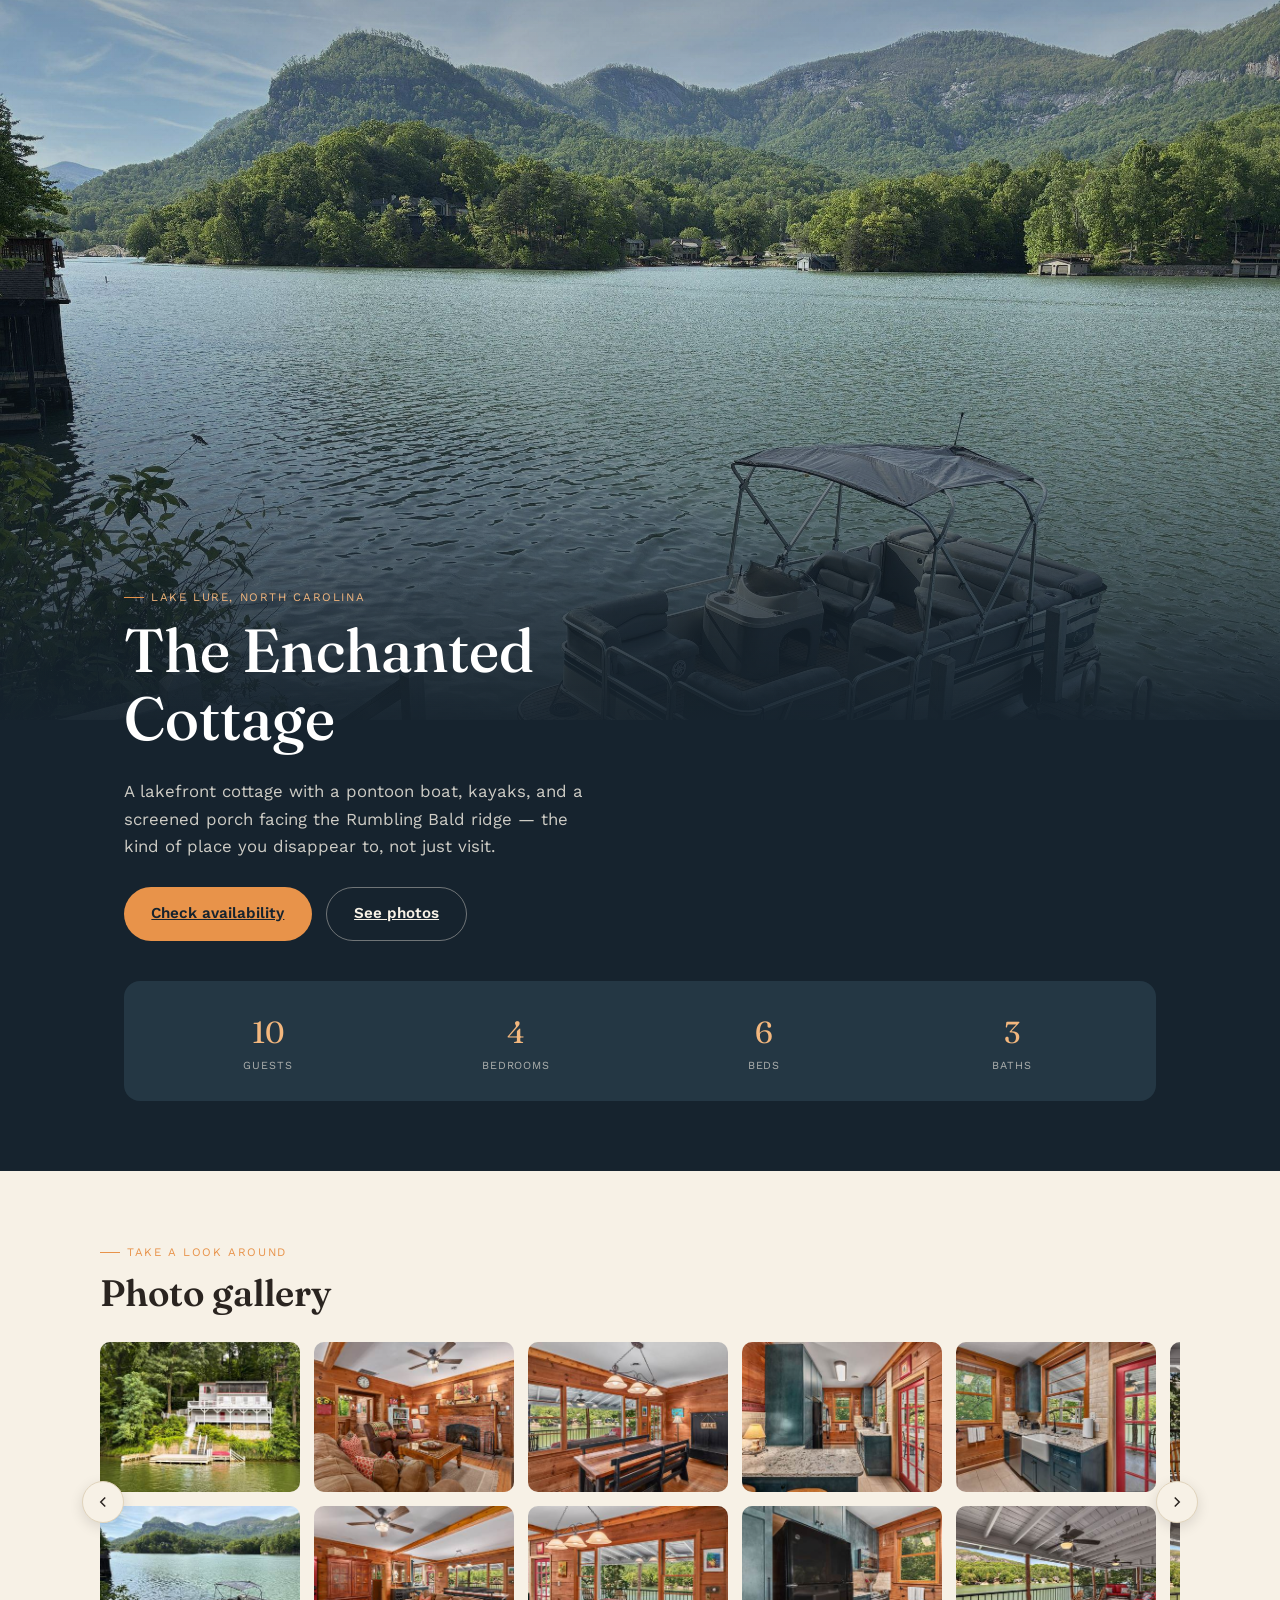
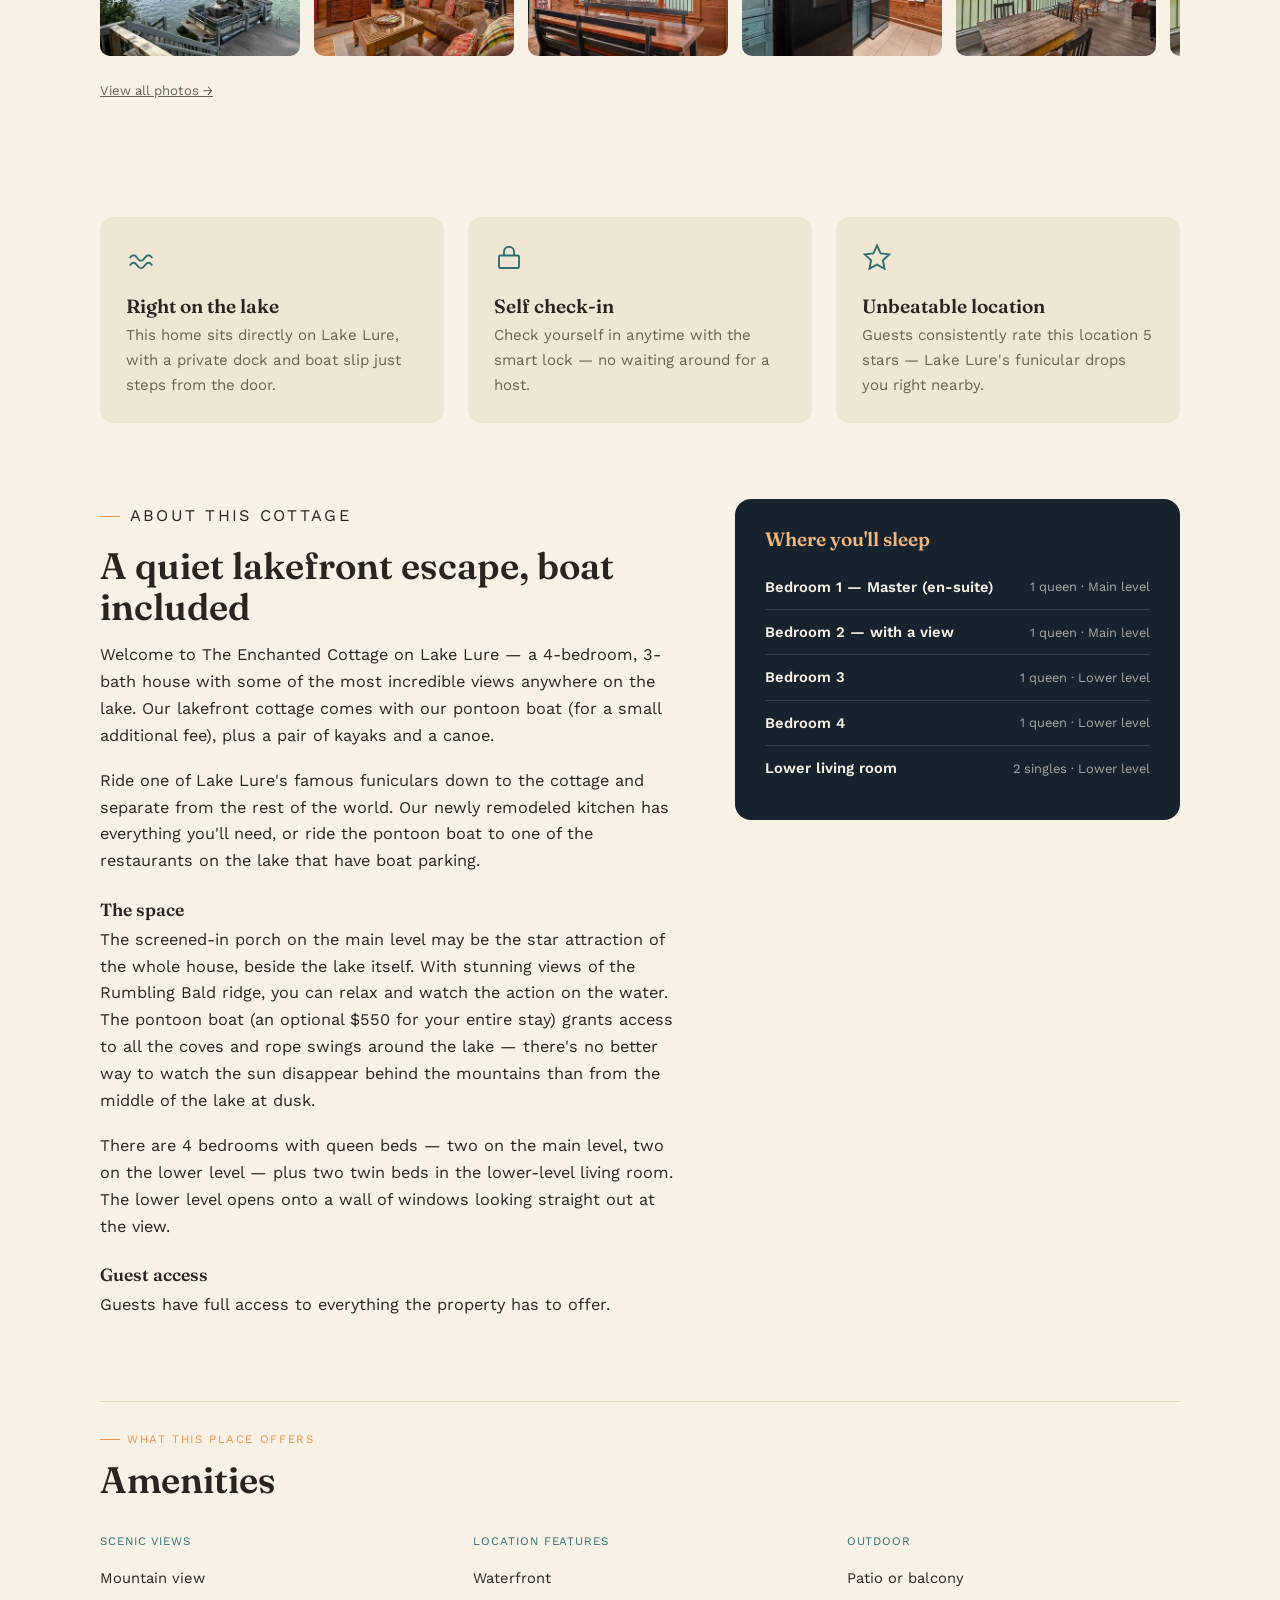
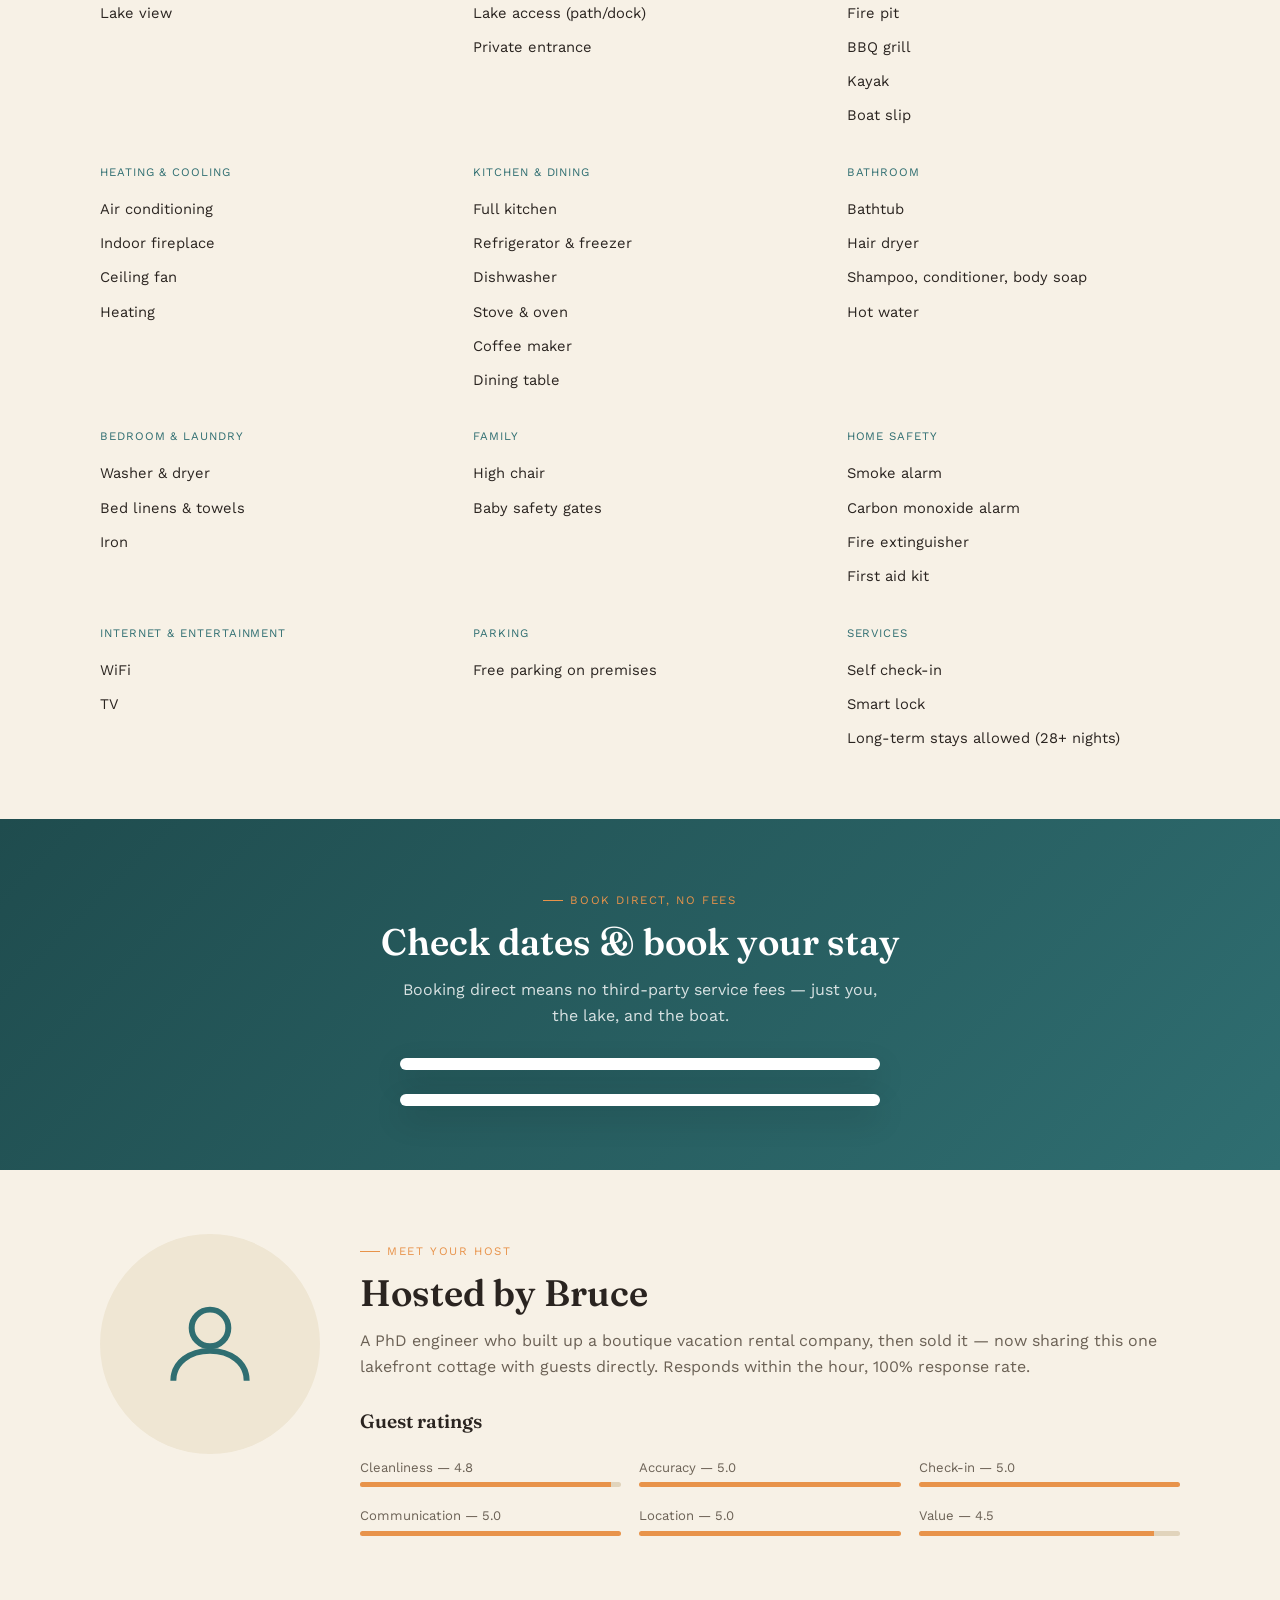
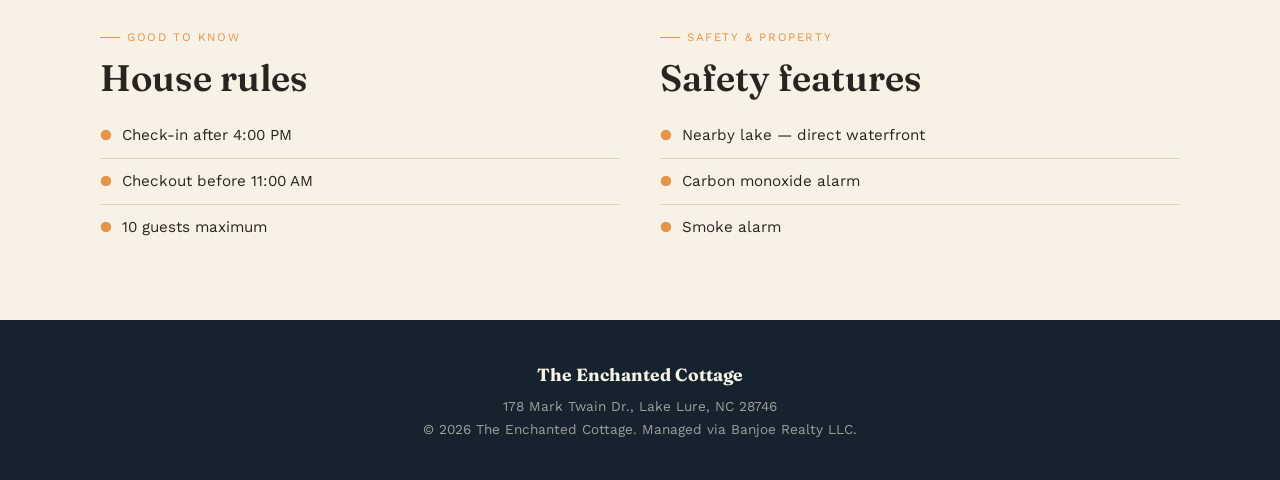
==== EnchantedCottage/index.html @ 56aa8e2a "restructured" ====
<!DOCTYPE html>
<html lang="en">
<head>
<meta charset="UTF-8">
<meta name="viewport" content="width=device-width, initial-scale=1">
<title>The Enchanted Cottage | Lakefront Vacation Rental, Lake Lure NC</title>
<meta name="description" content="Lakefront cottage on Lake Lure, NC with a pontoon boat, kayaks, and a screened porch overlooking Rumbling Bald. Sleeps 10 across 4 bedrooms. Book direct.">
<link rel="preconnect" href="https://fonts.googleapis.com">
<link href="https://fonts.googleapis.com/css2?family=Fraunces:opsz,wght@9..144,400;9..144,500;9..144,600&family=Work+Sans:wght@400;500;600;700&display=swap" rel="stylesheet">
<link rel="stylesheet" href="css/style.css">
</head>
<body>

<section class="hero">
  <div class="hero-media">
    <img src="assets/images/hero-pontoon-mountains.jpg" alt="Pontoon boat docked on Lake Lure with the Rumbling Bald mountain ridge in the background">
    <div class="hero-overlay"></div>
  </div>

  <div class="container hero-content">
    <p class="eyebrow">Lake Lure, North Carolina</p>
    <h1>The Enchanted Cottage</h1>
    <p class="lede">A lakefront cottage with a pontoon boat, kayaks, and a screened porch facing the Rumbling Bald ridge — the kind of place you disappear to, not just visit.</p>
    <div class="hero-ctas">
      <a href="#book" class="btn btn-primary">Check availability</a>
      <a href="#gallery" class="btn btn-ghost">See photos</a>
    </div>

    <div class="quickfacts">
      <div class="fact"><div class="num">10</div><div class="label">Guests</div></div>
      <div class="fact"><div class="num">4</div><div class="label">Bedrooms</div></div>
      <div class="fact"><div class="num">6</div><div class="label">Beds</div></div>
      <div class="fact"><div class="num">3</div><div class="label">Baths</div></div>
    </div>
  </div>
</section>

<section class="gallery-section container" id="gallery">
  <p class="eyebrow">Take a look around</p>
  <h2>Photo gallery</h2>
  <div class="photo-strip-wrap">
    <button class="strip-arrow prev" aria-label="Scroll photos left">
      <svg width="18" height="18" viewBox="0 0 24 24" fill="none" stroke="currentColor" stroke-width="2"><path d="M15 18l-6-6 6-6"/></svg>
    </button>
    <div class="photo-strip">
      <!-- Strip items are generated dynamically by js/lightbox.js from assets/images/manifest.json -->
    </div>
    <button class="strip-arrow next" aria-label="Scroll photos right">
      <svg width="18" height="18" viewBox="0 0 24 24" fill="none" stroke="currentColor" stroke-width="2"><path d="M9 18l6-6-6-6"/></svg>
    </button>
  </div>
  <a href="photos.html" class="back-link" style="margin-top: 18px;">View all photos →</a>
</section>

<div class="lightbox" id="lightbox" aria-hidden="true">
  <button class="lightbox-close" aria-label="Close gallery">
    <svg width="22" height="22" viewBox="0 0 24 24" fill="none" stroke="currentColor" stroke-width="2"><path d="M6 6l12 12M18 6L6 18"/></svg>
  </button>
  <button class="lightbox-prev" aria-label="Previous photo">
    <svg width="22" height="22" viewBox="0 0 24 24" fill="none" stroke="currentColor" stroke-width="2"><path d="M15 18l-6-6 6-6"/></svg>
  </button>
  <button class="lightbox-next" aria-label="Next photo">
    <svg width="22" height="22" viewBox="0 0 24 24" fill="none" stroke="currentColor" stroke-width="2"><path d="M9 18l6-6-6-6"/></svg>
  </button>
  <div class="lightbox-content">
    <img class="lightbox-img" src="" alt="">
    <p class="lightbox-caption"></p>
  </div>
</div>

<section class="highlights container">
  <div class="highlight-grid">
    <div class="highlight-card">
      <svg class="icon" viewBox="0 0 24 24" fill="none" stroke="currentColor" stroke-width="1.5"><path d="M3 18c2-3 4-3 6 0s4 3 6 0 4-3 6 0"/><path d="M3 12c2-3 4-3 6 0s4 3 6 0 4-3 6 0"/></svg>
      <h3>Right on the lake</h3>
      <p>This home sits directly on Lake Lure, with a private dock and boat slip just steps from the door.</p>
    </div>
    <div class="highlight-card">
      <svg class="icon" viewBox="0 0 24 24" fill="none" stroke="currentColor" stroke-width="1.5"><rect x="4" y="10" width="16" height="10" rx="1"/><path d="M8 10V7a4 4 0 0 1 8 0v3"/></svg>
      <h3>Self check-in</h3>
      <p>Check yourself in anytime with the smart lock — no waiting around for a host.</p>
    </div>
    <div class="highlight-card">
      <svg class="icon" viewBox="0 0 24 24" fill="none" stroke="currentColor" stroke-width="1.5"><path d="M12 2l2.9 6.3 6.9.8-5.1 4.7 1.4 6.8L12 17.3l-6.1 3.3 1.4-6.8-5.1-4.7 6.9-.8z"/></svg>
      <h3>Unbeatable location</h3>
      <p>Guests consistently rate this location 5 stars — Lake Lure's funicular drops you right nearby.</p>
    </div>
  </div>
</section>

<section class="description-section container">
  <div class="description-grid">
    <div class="description-body">
      <p class="eyebrow">About this cottage</p>
      <h2>A quiet lakefront escape, boat included</h2>
      <p>Welcome to The Enchanted Cottage on Lake Lure — a 4-bedroom, 3-bath house with some of the most incredible views anywhere on the lake. Our lakefront cottage comes with our pontoon boat (for a small additional fee), plus a pair of kayaks and a canoe.</p>
      <p>Ride one of Lake Lure's famous funiculars down to the cottage and separate from the rest of the world. Our newly remodeled kitchen has everything you'll need, or ride the pontoon boat to one of the restaurants on the lake that have boat parking.</p>
      <h3>The space</h3>
      <p>The screened-in porch on the main level may be the star attraction of the whole house, beside the lake itself. With stunning views of the Rumbling Bald ridge, you can relax and watch the action on the water. The pontoon boat (an optional $550 for your entire stay) grants access to all the coves and rope swings around the lake — there's no better way to watch the sun disappear behind the mountains than from the middle of the lake at dusk.</p>
      <p>There are 4 bedrooms with queen beds — two on the main level, two on the lower level — plus two twin beds in the lower-level living room. The lower level opens onto a wall of windows looking straight out at the view.</p>
      <h3>Guest access</h3>
      <p>Guests have full access to everything the property has to offer.</p>
    </div>

    <div class="sleep-card">
      <h3>Where you'll sleep</h3>
      <table class="sleep-table">
        <tr><td class="room">Bedroom 1 — Master (en-suite)</td><td class="beds">1 queen · Main level</td></tr>
        <tr><td class="room">Bedroom 2 — with a view</td><td class="beds">1 queen · Main level</td></tr>
        <tr><td class="room">Bedroom 3</td><td class="beds">1 queen · Lower level</td></tr>
        <tr><td class="room">Bedroom 4</td><td class="beds">1 queen · Lower level</td></tr>
        <tr><td class="room">Lower living room</td><td class="beds">2 singles · Lower level</td></tr>
      </table>
    </div>
  </div>
</section>

<section class="amenities-section container">
  <p class="eyebrow">What this place offers</p>
  <h2>Amenities</h2>
  <div class="amenity-grid">
    <div class="amenity-group">
      <span class="cat">Scenic views</span>
      <ul><li>Mountain view</li><li>Lake view</li></ul>
    </div>
    <div class="amenity-group">
      <span class="cat">Location features</span>
      <ul><li>Waterfront</li><li>Lake access (path/dock)</li><li>Private entrance</li></ul>
    </div>
    <div class="amenity-group">
      <span class="cat">Outdoor</span>
      <ul><li>Patio or balcony</li><li>Fire pit</li><li>BBQ grill</li><li>Kayak</li><li>Boat slip</li></ul>
    </div>
    <div class="amenity-group">
      <span class="cat">Heating &amp; cooling</span>
      <ul><li>Air conditioning</li><li>Indoor fireplace</li><li>Ceiling fan</li><li>Heating</li></ul>
    </div>
    <div class="amenity-group">
      <span class="cat">Kitchen &amp; dining</span>
      <ul><li>Full kitchen</li><li>Refrigerator &amp; freezer</li><li>Dishwasher</li><li>Stove &amp; oven</li><li>Coffee maker</li><li>Dining table</li></ul>
    </div>
    <div class="amenity-group">
      <span class="cat">Bathroom</span>
      <ul><li>Bathtub</li><li>Hair dryer</li><li>Shampoo, conditioner, body soap</li><li>Hot water</li></ul>
    </div>
    <div class="amenity-group">
      <span class="cat">Bedroom &amp; laundry</span>
      <ul><li>Washer &amp; dryer</li><li>Bed linens &amp; towels</li><li>Iron</li></ul>
    </div>
    <div class="amenity-group">
      <span class="cat">Family</span>
      <ul><li>High chair</li><li>Baby safety gates</li></ul>
    </div>
    <div class="amenity-group">
      <span class="cat">Home safety</span>
      <ul><li>Smoke alarm</li><li>Carbon monoxide alarm</li><li>Fire extinguisher</li><li>First aid kit</li></ul>
    </div>
    <div class="amenity-group">
      <span class="cat">Internet &amp; entertainment</span>
      <ul><li>WiFi</li><li>TV</li></ul>
    </div>
    <div class="amenity-group">
      <span class="cat">Parking</span>
      <ul><li>Free parking on premises</li></ul>
    </div>
    <div class="amenity-group">
      <span class="cat">Services</span>
      <ul><li>Self check-in</li><li>Smart lock</li><li>Long-term stays allowed (28+ nights)</li></ul>
    </div>
  </div>
</section>

<section class="booking-band" id="book">
  <div class="container">
    <p class="eyebrow" style="justify-content:center;">Book direct, no fees</p>
    <h2>Check dates &amp; book your stay</h2>
    <p class="lede">Booking direct means no third-party service fees — just you, the lake, and the boat.</p>
    <div class="booking-widgets">
      <!-- OwnerRez Single Month Calendar widget for The Enchanted Cottage -->
      <div class="ownerrez-widget" data-propertyId="3bce3f0622f9424a9de411a38b6d6bc5" data-widget-type="Single Month Calendar" data-widgetId="0a7ba8b3429d44d3aa847ca4c6c0888e"></div>

      <!-- OwnerRez Booking/Inquiry widget for The Enchanted Cottage -->
      <div class="ownerrez-widget" data-propertyId="3bce3f0622f9424a9de411a38b6d6bc5" data-widget-type="Booking/Inquiry" data-widgetId="003a8fecc09a4684abd0919d31a41121"></div>
    </div>
    <script src="https://app.ownerrez.com/widget.js"></script>
  </div>
</section>

<section class="host-section container">
  <div class="host-grid">
    <div class="host-avatar">
      <svg viewBox="0 0 24 24" fill="none" stroke="currentColor" stroke-width="1.3"><circle cx="12" cy="8.5" r="4"/><path d="M4 20c0-4 3.6-6.5 8-6.5s8 2.5 8 6.5"/></svg>
    </div>
    <div>
      <p class="eyebrow">Meet your host</p>
      <h2>Hosted by Bruce</h2>
      <p>A PhD engineer who built up a boutique vacation rental company, then sold it — now sharing this one lakefront cottage with guests directly. Responds within the hour, 100% response rate.</p>

      <h3 style="margin-top:1.6em;">Guest ratings</h3>
      <div class="review-stats">
        <div class="review-stat"><div class="label">Cleanliness — 4.8</div><div class="bar-track"><div class="bar-fill" style="width:96%;"></div></div></div>
        <div class="review-stat"><div class="label">Accuracy — 5.0</div><div class="bar-track"><div class="bar-fill" style="width:100%;"></div></div></div>
        <div class="review-stat"><div class="label">Check-in — 5.0</div><div class="bar-track"><div class="bar-fill" style="width:100%;"></div></div></div>
        <div class="review-stat"><div class="label">Communication — 5.0</div><div class="bar-track"><div class="bar-fill" style="width:100%;"></div></div></div>
        <div class="review-stat"><div class="label">Location — 5.0</div><div class="bar-track"><div class="bar-fill" style="width:100%;"></div></div></div>
        <div class="review-stat"><div class="label">Value — 4.5</div><div class="bar-track"><div class="bar-fill" style="width:90%;"></div></div></div>
      </div>
    </div>
  </div>
</section>

<section class="rules-section container">
  <div class="rules-grid">
    <div>
      <p class="eyebrow">Good to know</p>
      <h2>House rules</h2>
      <ul>
        <li><span class="dot">●</span> Check-in after 4:00 PM</li>
        <li><span class="dot">●</span> Checkout before 11:00 AM</li>
        <li><span class="dot">●</span> 10 guests maximum</li>
      </ul>
    </div>
    <div>
      <p class="eyebrow">Safety &amp; property</p>
      <h2>Safety features</h2>
      <ul>
        <li><span class="dot">●</span> Nearby lake — direct waterfront</li>
        <li><span class="dot">●</span> Carbon monoxide alarm</li>
        <li><span class="dot">●</span> Smoke alarm</li>
      </ul>
    </div>
  </div>
</section>

<footer class="site-footer">
  <div class="container">
    <strong>The Enchanted Cottage</strong>
    178 Mark Twain Dr., Lake Lure, NC 28746<br>
    © 2026 The Enchanted Cottage. Managed via Banjoe Realty LLC.
  </div>
</footer>

<script src="js/parallax.js"></script>
<script src="js/lightbox.js"></script>
</body>
</html>
---- EnchantedCottage/css/style.css ----
/* ============================================================
   The Enchanted Cottage — Lake Lure, NC
   Design tokens — grounded in the property's own signature
   moment: sunset over the lake, seen from the pontoon boat.
   ============================================================ */
:root {
  --dusk: #16232E;         /* deep lake-at-dusk navy — hero bg, dark sections */
  --dusk-soft: #243744;    /* lighter navy for cards on dark bg */
  --lake: #2F6E71;         /* the lake's actual daytime teal-green */
  --lake-deep: #1F4C4E;
  --amber: #E8934A;        /* sunset glow — primary warm accent */
  --amber-soft: #F3B77E;
  --parchment: #F7F1E6;    /* warm cream — body background */
  --parchment-raised: #EFE6D3;
  --ink: #2A2420;          /* warm near-black text */
  --ink-soft: #6B6155;
  --line: #E1D4BC;

  --font-display: "Fraunces", "Iowan Old Style", Georgia, serif;
  --font-body: "Work Sans", -apple-system, BlinkMacSystemFont, sans-serif;
  --font-mono: var(--font-body);

  --container: 1080px;
}

@media (prefers-reduced-motion: reduce) {
  * { animation-duration: 0.001ms !important; transition-duration: 0.001ms !important; }
}

* { box-sizing: border-box; }
html { scroll-behavior: smooth; }
body {
  margin: 0;
  background: var(--parchment);
  color: var(--ink);
  font-family: var(--font-body);
  line-height: 1.65;
  -webkit-font-smoothing: antialiased;
}
img { max-width: 100%; display: block; }
a { color: inherit; }
.container { max-width: var(--container); margin: 0 auto; padding: 0 24px; }

h1, h2, h3 {
  font-family: var(--font-display);
  font-weight: 600;
  line-height: 1.12;
  margin: 0 0 0.4em;
}
h1 { font-size: clamp(2.4rem, 5vw, 3.8rem); font-weight: 500; }
h2 { font-size: clamp(1.6rem, 3vw, 2.3rem); }
h3 { font-size: 1.2rem; }
p { margin: 0 0 1.1em; color: var(--ink-soft); }

.eyebrow {
  font-family: var(--font-mono);
  font-size: 0.72rem;
  letter-spacing: 0.14em;
  text-transform: uppercase;
  color: var(--amber);
  display: inline-flex;
  align-items: center;
  gap: 0.6em;
  margin-bottom: 0.9em;
}
.eyebrow::before { content: ""; width: 20px; height: 1px; background: var(--amber); }

.btn {
  display: inline-flex;
  align-items: center;
  gap: 0.5em;
  font-family: var(--font-body);
  font-weight: 600;
  font-size: 0.95rem;
  padding: 0.9em 1.8em;
  border-radius: 999px;
  border: none;
  cursor: pointer;
  transition: transform 0.15s ease, box-shadow 0.15s ease;
}
.btn-primary { background: var(--amber); color: var(--dusk); }
.btn-primary:hover { transform: translateY(-2px); box-shadow: 0 10px 24px rgba(232,147,74,0.35); }
.btn-ghost { background: transparent; color: var(--parchment); border: 1.5px solid rgba(247,241,230,0.4); }
.btn-ghost:hover { background: rgba(247,241,230,0.1); }

/* ---------- Hero ---------- */
.hero {
  position: relative;
  background: var(--dusk);
  color: var(--parchment);
  overflow: hidden;
  padding-bottom: 70px;
}
.hero-media {
  position: relative;
  width: 100%;
  aspect-ratio: 16/11;
  max-height: 720px;
  overflow: hidden;
}
.hero-media img {
  position: absolute;
  top: -5%;
  left: 0;
  width: 100%;
  height: 110%;
  object-fit: cover;
  object-position: center 0%;
  will-change: transform;
}
.hero-overlay {
  position: absolute;
  inset: 0;
  background: linear-gradient(
    180deg,
    rgba(22,35,46,0.35) 0%,
    rgba(22,35,46,0.15) 35%,
    rgba(22,35,46,0.55) 68%,
    rgba(22,35,46,0.96) 100%
  );
}
.hero-content {
  position: relative;
  margin-top: -140px;
  z-index: 2;
}
.hero-content .eyebrow { color: var(--amber-soft); }
.hero-content h1 { color: #fff; max-width: 16ch; }
.hero-content .lede { color: rgba(247,241,230,0.82); max-width: 46ch; font-size: 1.05rem; }
.hero-ctas { display: flex; gap: 14px; margin-top: 1.6em; flex-wrap: wrap; }

/* Quick facts bar */
.quickfacts {
  margin-top: 40px;
  background: var(--dusk-soft);
  border-radius: 16px;
  padding: 26px 30px;
  display: grid;
  grid-template-columns: repeat(4, 1fr);
  gap: 20px;
}
.quickfacts .fact { text-align: center; }
.quickfacts .fact .num {
  font-family: var(--font-display);
  font-size: 1.9rem;
  color: var(--amber-soft);
}
.quickfacts .fact .label {
  font-family: var(--font-mono);
  font-size: 0.68rem;
  letter-spacing: 0.08em;
  text-transform: uppercase;
  color: rgba(247,241,230,0.65);
}
@media (max-width: 700px) {
  .quickfacts { grid-template-columns: repeat(2, 1fr); }
}

/* ---------- Photo strip + lightbox ---------- */
.gallery-section { padding: 64px 0 40px; }
.photo-strip-wrap {
  position: relative;
  margin-top: 28px;
}
.photo-strip {
  display: grid;
  grid-auto-flow: column;
  grid-template-rows: repeat(2, 1fr);
  gap: 14px;
  overflow-x: auto;
  scroll-behavior: smooth;
  scroll-snap-type: x proximity;
  padding-bottom: 6px;
  /* Hide the scrollbar visually while keeping native scroll/swipe */
  scrollbar-width: none;
}
.photo-strip::-webkit-scrollbar { display: none; }
.grid-item {
  position: relative;
  border: none;
  padding: 0;
  border-radius: 10px;
  overflow: hidden;
  cursor: pointer;
  width: 200px;
  height: 150px;
  background: var(--parchment-raised);
  scroll-snap-align: start;
}
.grid-item img {
  width: 100%;
  height: 100%;
  object-fit: cover;
  transition: transform 0.35s ease;
}
.grid-item:hover img { transform: scale(1.06); }
.grid-item::after {
  content: "";
  position: absolute;
  inset: 0;
  background: rgba(22,35,46,0);
  transition: background 0.2s ease;
}
.grid-item:hover::after { background: rgba(22,35,46,0.12); }

.strip-arrow {
  position: absolute;
  top: 50%;
  transform: translateY(-50%);
  z-index: 2;
  background: var(--parchment);
  border: 1px solid var(--line);
  color: var(--ink);
  width: 42px; height: 42px;
  border-radius: 50%;
  display: flex; align-items: center; justify-content: center;
  cursor: pointer;
  box-shadow: 0 4px 14px rgba(0,0,0,0.12);
}
.strip-arrow:hover { background: var(--amber); color: var(--dusk); border-color: var(--amber); }
.strip-arrow.prev { left: -18px; }
.strip-arrow.next { right: -18px; }

/* Full gallery page (photos.html) — a real grid, not a scroll strip */
.photo-full-grid {
  display: grid;
  grid-template-columns: repeat(3, 1fr);
  gap: 14px;
  margin-top: 28px;
}
@media (max-width: 760px) {
  .photo-full-grid { grid-template-columns: repeat(2, 1fr); }
}
@media (max-width: 460px) {
  .photo-full-grid { grid-template-columns: 1fr; }
}
.photo-full-grid .grid-item {
  width: auto;
  height: auto;
  aspect-ratio: 4/3;
}
.gallery-page-header {
  padding: 48px 0 0;
}
.back-link {
  display: inline-flex;
  align-items: center;
  gap: 6px;
  font-family: var(--font-mono);
  font-size: 0.82rem;
  color: var(--ink-soft);
  margin-bottom: 20px;
}
.back-link:hover { color: var(--amber); }
@media (max-width: 700px) {
  .strip-arrow { display: none; } /* rely on native swipe on small screens */
}

.gallery-note {
  font-family: var(--font-mono);
  font-size: 0.78rem;
  color: var(--ink-soft);
  margin-top: 18px;
}

.lightbox {
  position: fixed;
  inset: 0;
  background: rgba(15,22,28,0.96);
  display: none;
  align-items: center;
  justify-content: center;
  z-index: 100;
  padding: 24px;
}
.lightbox.open { display: flex; }
.lightbox-content {
  max-width: 90vw;
  max-height: 86vh;
  display: flex;
  flex-direction: column;
  align-items: center;
}
.lightbox-img {
  max-width: 90vw;
  max-height: 78vh;
  object-fit: contain;
  border-radius: 6px;
}
.lightbox-caption {
  color: rgba(247,241,230,0.75);
  font-family: var(--font-mono);
  font-size: 0.8rem;
  margin: 14px 0 0;
  text-align: center;
}
.lightbox-close, .lightbox-prev, .lightbox-next {
  position: absolute;
  background: rgba(247,241,230,0.08);
  border: 1px solid rgba(247,241,230,0.25);
  color: var(--parchment);
  border-radius: 50%;
  width: 48px; height: 48px;
  display: flex; align-items: center; justify-content: center;
  cursor: pointer;
}
.lightbox-close:hover, .lightbox-prev:hover, .lightbox-next:hover {
  background: var(--amber); color: var(--dusk); border-color: var(--amber);
}
.lightbox-close { top: 24px; right: 24px; }
.lightbox-prev { left: 24px; top: 50%; transform: translateY(-50%); }
.lightbox-next { right: 24px; top: 50%; transform: translateY(-50%); }
@media (max-width: 600px) {
  .lightbox-prev { left: 8px; }
  .lightbox-next { right: 8px; }
  .lightbox-close { top: 12px; right: 12px; }
}

/* ---------- Highlights ---------- */
.highlights { padding: 56px 0; }
.highlight-grid {
  display: grid;
  grid-template-columns: repeat(3, 1fr);
  gap: 24px;
}
@media (max-width: 800px) { .highlight-grid { grid-template-columns: 1fr; } }
.highlight-card {
  background: var(--parchment-raised);
  border-radius: 14px;
  padding: 26px;
}
.highlight-card .icon { width: 30px; height: 30px; color: var(--lake); margin-bottom: 14px; }
.highlight-card h3 { margin-bottom: 0.3em; }
.highlight-card p { margin: 0; font-size: 0.94rem; }

/* ---------- Description ---------- */
.description-section { padding: 20px 0 64px; }
.description-grid {
  display: grid;
  grid-template-columns: 1.3fr 1fr;
  gap: 56px;
  align-items: start;
}
@media (max-width: 860px) { .description-grid { grid-template-columns: 1fr; } }
.description-body p { color: var(--ink); font-size: 1.02rem; }
.description-body h3 { margin-top: 1.4em; font-size: 1.1rem; }

.sleep-card {
  background: var(--dusk);
  color: var(--parchment);
  border-radius: 16px;
  padding: 30px;
}
.sleep-card h3 { color: var(--amber-soft); font-family: var(--font-display); }
.sleep-table { width: 100%; border-collapse: collapse; margin-top: 14px; }
.sleep-table td { padding: 10px 0; border-bottom: 1px solid rgba(247,241,230,0.14); font-size: 0.92rem; }
.sleep-table td.room { font-weight: 600; }
.sleep-table td.beds { color: rgba(247,241,230,0.65); font-family: var(--font-mono); font-size: 0.8rem; text-align: right; }
.sleep-table tr:last-child td { border-bottom: none; }

/* ---------- Amenities ---------- */
.amenities-section { padding: 20px 0 64px; border-top: 1px solid var(--line); }
.amenity-grid {
  display: grid;
  grid-template-columns: repeat(3, 1fr);
  gap: 30px 40px;
  margin-top: 32px;
}
@media (max-width: 860px) { .amenity-grid { grid-template-columns: repeat(2, 1fr); } }
@media (max-width: 560px) { .amenity-grid { grid-template-columns: 1fr; } }
.amenity-group .cat {
  font-family: var(--font-mono);
  font-size: 0.72rem;
  letter-spacing: 0.08em;
  text-transform: uppercase;
  color: var(--lake);
  margin-bottom: 10px;
  display: block;
}
.amenity-group ul { list-style: none; margin: 0; padding: 0; }
.amenity-group li {
  font-size: 0.92rem;
  padding: 5px 0;
  color: var(--ink);
}

/* ---------- Booking band ---------- */
.booking-band {
  background: linear-gradient(135deg, var(--lake-deep), var(--lake));
  color: #fff;
  padding: 64px 0;
  text-align: center;
}
.booking-band h2 { color: #fff; }
.booking-band .lede { color: rgba(255,255,255,0.82); max-width: 50ch; margin: 0 auto 1.8em; }
.booking-widgets {
  max-width: 480px;
  margin: 0 auto;
  display: flex;
  flex-direction: column;
  gap: 24px;
  text-align: left;
}
.booking-widgets .ownerrez-widget {
  background: #fff;
  border-radius: 14px;
  padding: 6px;
  box-shadow: 0 12px 30px rgba(0,0,0,0.18);
}

/* ---------- Host + Reviews ---------- */
.host-section { padding: 64px 0; }
.host-grid {
  display: grid;
  grid-template-columns: 220px 1fr;
  gap: 40px;
  align-items: start;
}
@media (max-width: 700px) { .host-grid { grid-template-columns: 1fr; } }
.host-avatar {
  aspect-ratio: 1;
  border-radius: 50%;
  background: var(--parchment-raised);
  display: flex; align-items: center; justify-content: center;
}
.host-avatar svg { width: 50%; height: 50%; color: var(--lake); }
.review-stats {
  display: grid;
  grid-template-columns: repeat(3, 1fr);
  gap: 18px;
  margin-top: 24px;
}
.review-stat { }
.review-stat .label { font-size: 0.82rem; color: var(--ink-soft); margin-bottom: 4px; }
.review-stat .bar-track { height: 5px; background: var(--line); border-radius: 3px; overflow: hidden; }
.review-stat .bar-fill { height: 100%; background: var(--amber); }

/* ---------- Rules / Safety ---------- */
.rules-section { padding: 20px 0 70px; }
.rules-grid { display: grid; grid-template-columns: 1fr 1fr; gap: 40px; }
@media (max-width: 700px) { .rules-grid { grid-template-columns: 1fr; } }
.rules-grid ul { list-style: none; margin: 0; padding: 0; }
.rules-grid li {
  padding: 10px 0;
  border-bottom: 1px solid var(--line);
  font-size: 0.95rem;
  display: flex;
  gap: 10px;
}
.rules-grid li:last-child { border-bottom: none; }
.rules-grid li .dot { color: var(--amber); }

/* ---------- Footer ---------- */
.site-footer {
  background: var(--dusk);
  color: rgba(247,241,230,0.6);
  padding: 40px 0;
  text-align: center;
  font-size: 0.85rem;
}
.site-footer strong { color: var(--parchment); font-family: var(--font-display); font-size: 1.1rem; display: block; margin-bottom: 6px; }

a:focus-visible, button:focus-visible { outline: 2px solid var(--amber); outline-offset: 2px; }
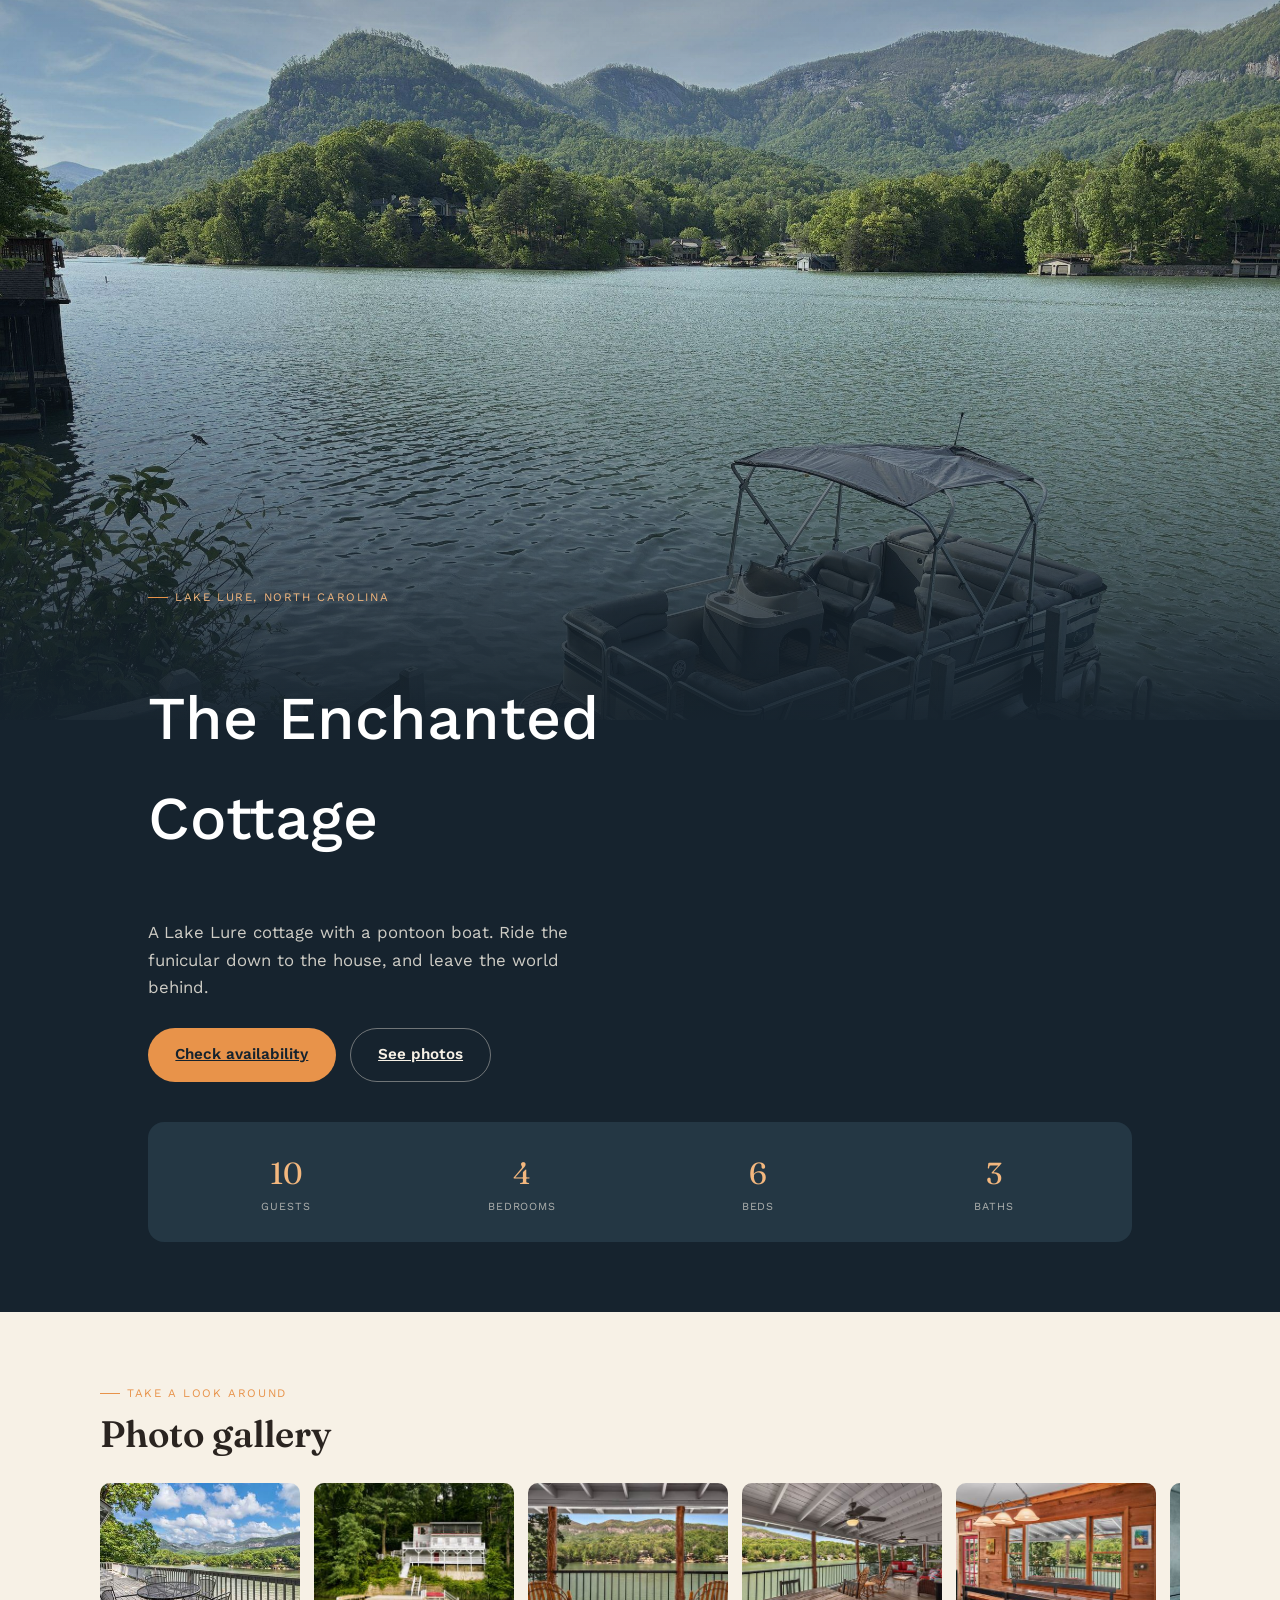
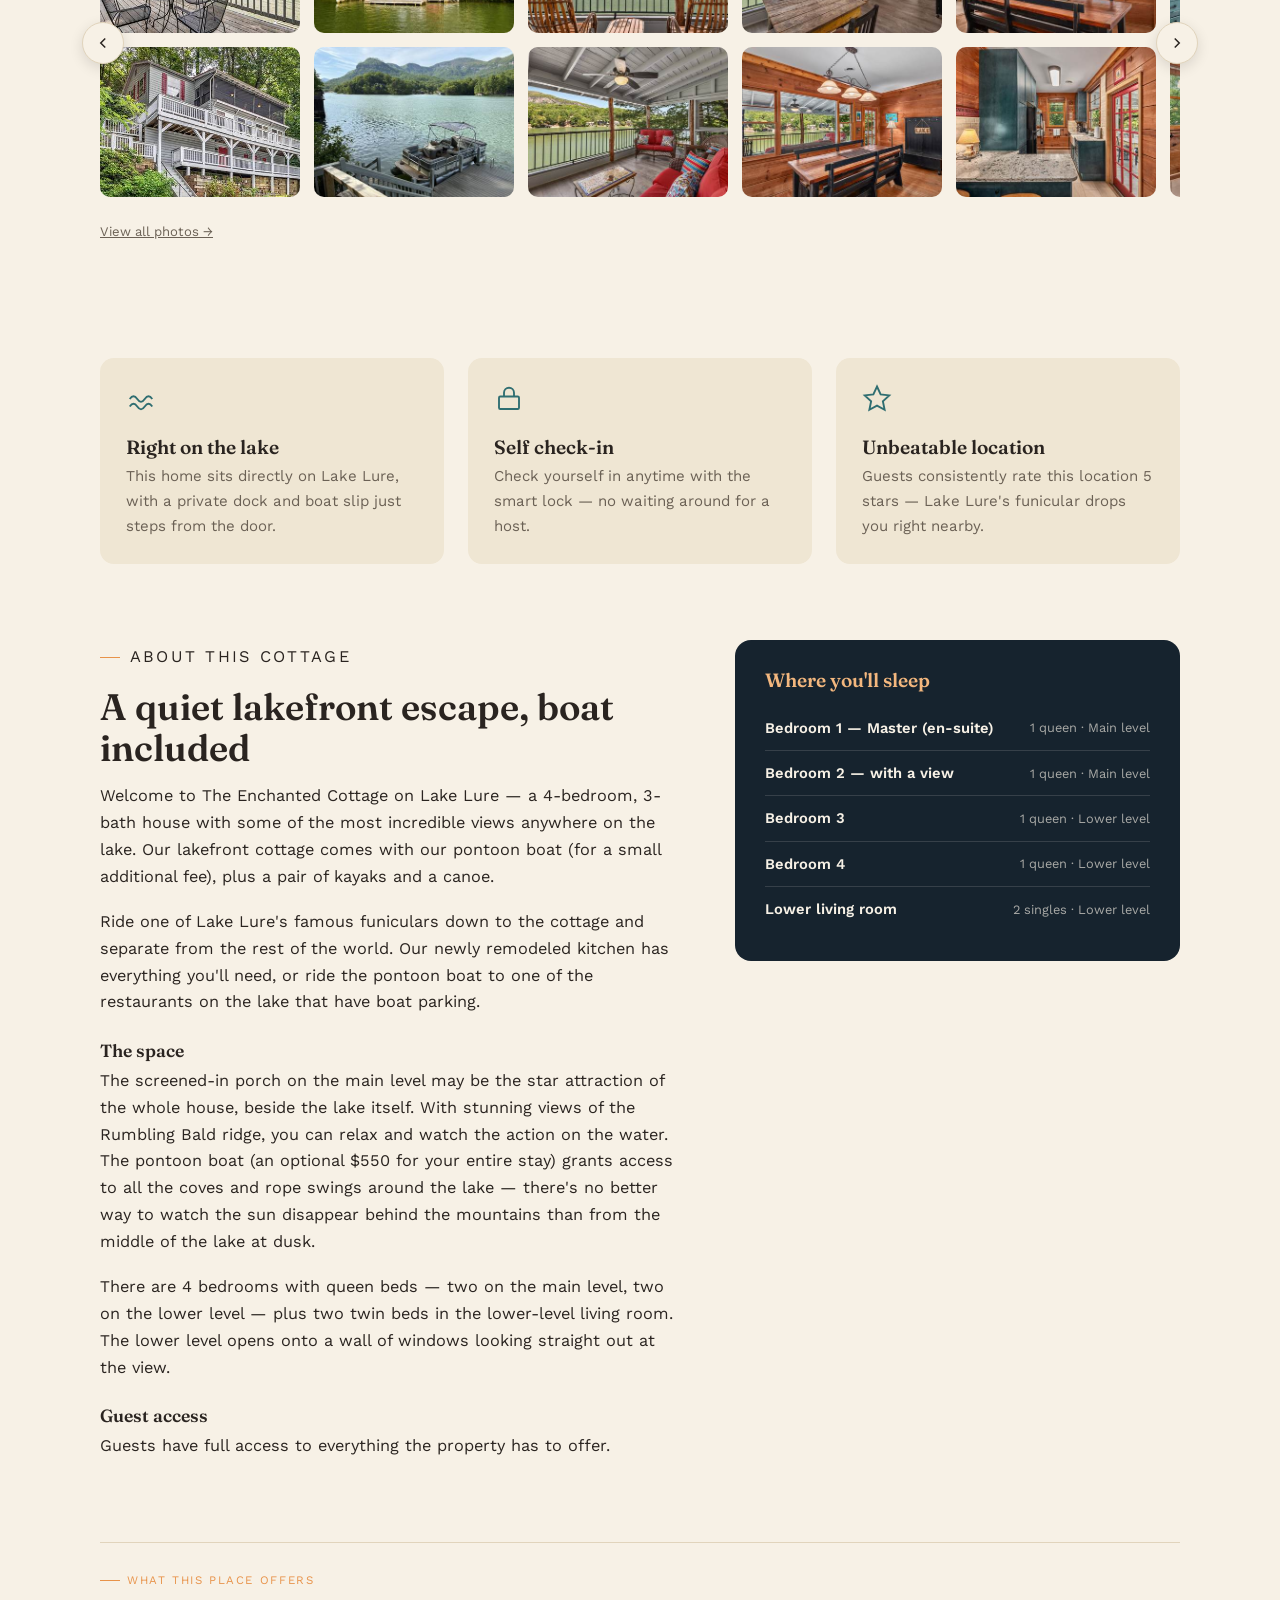
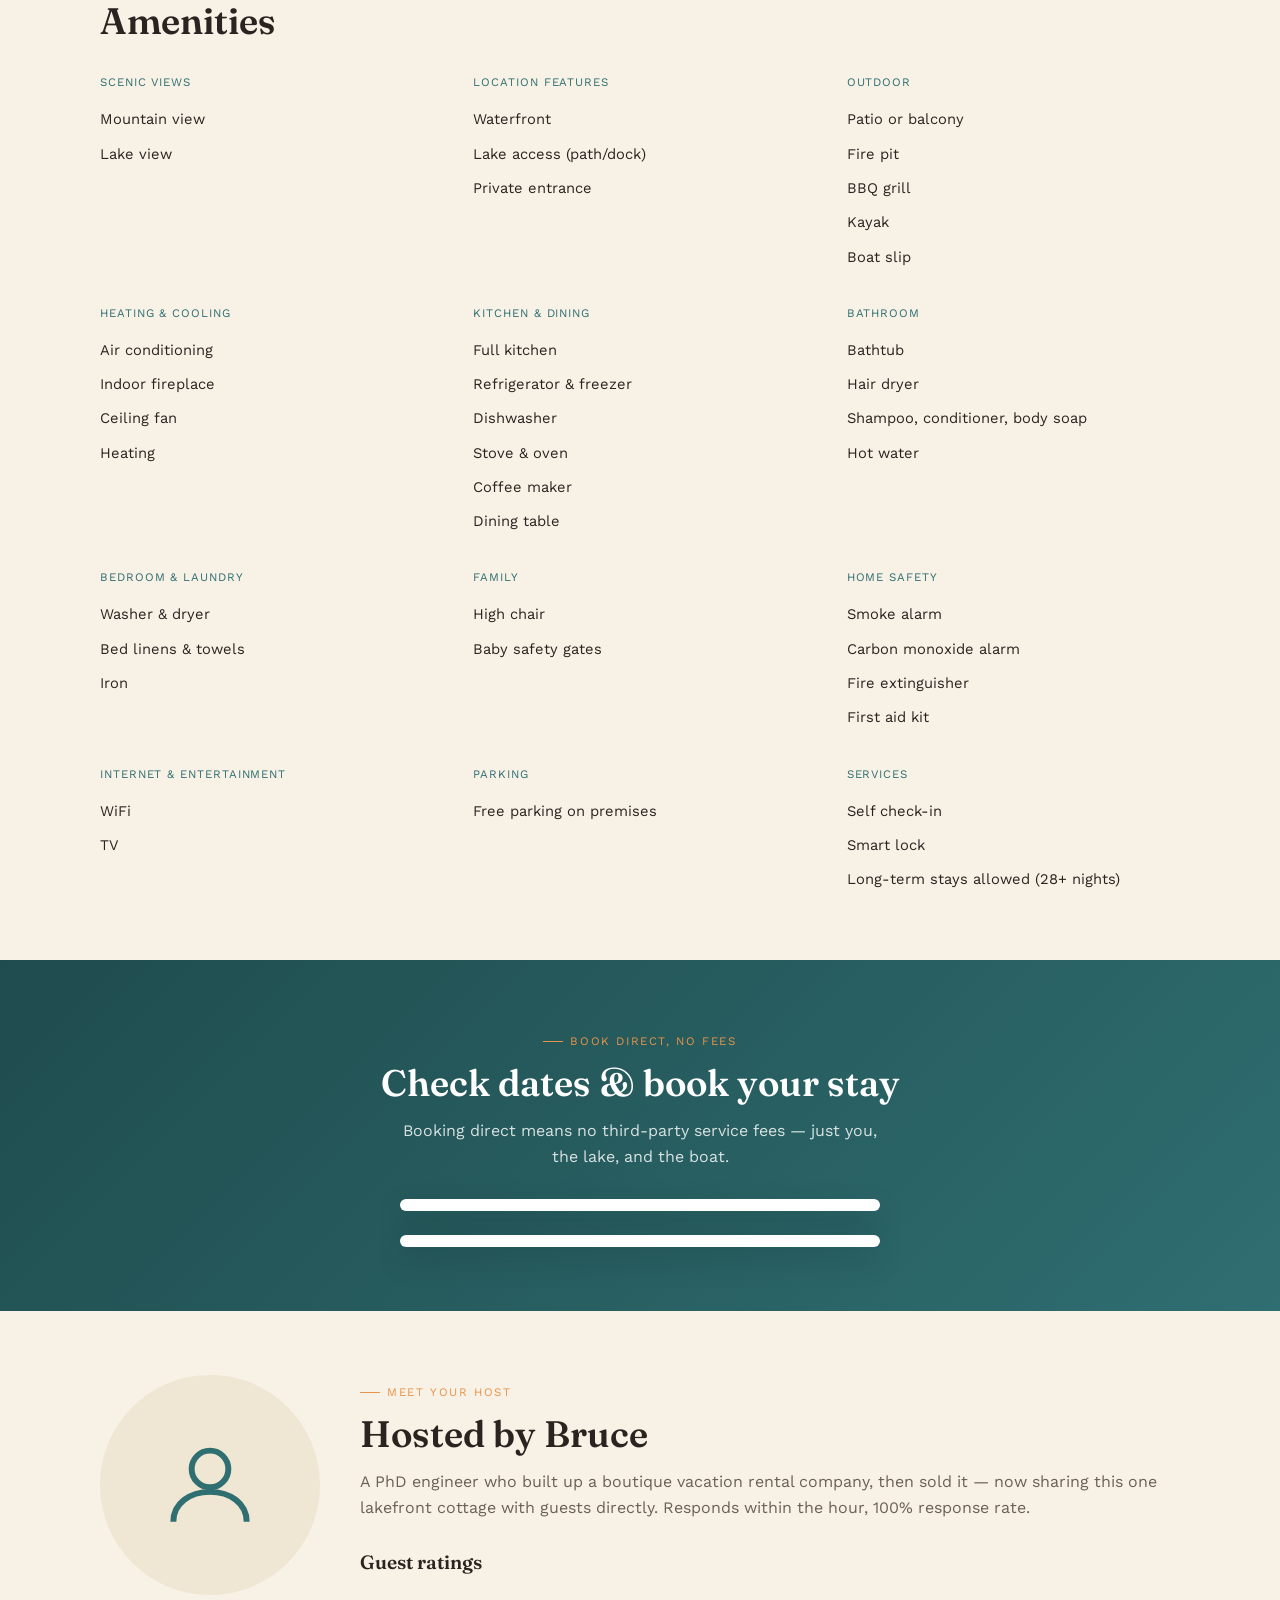
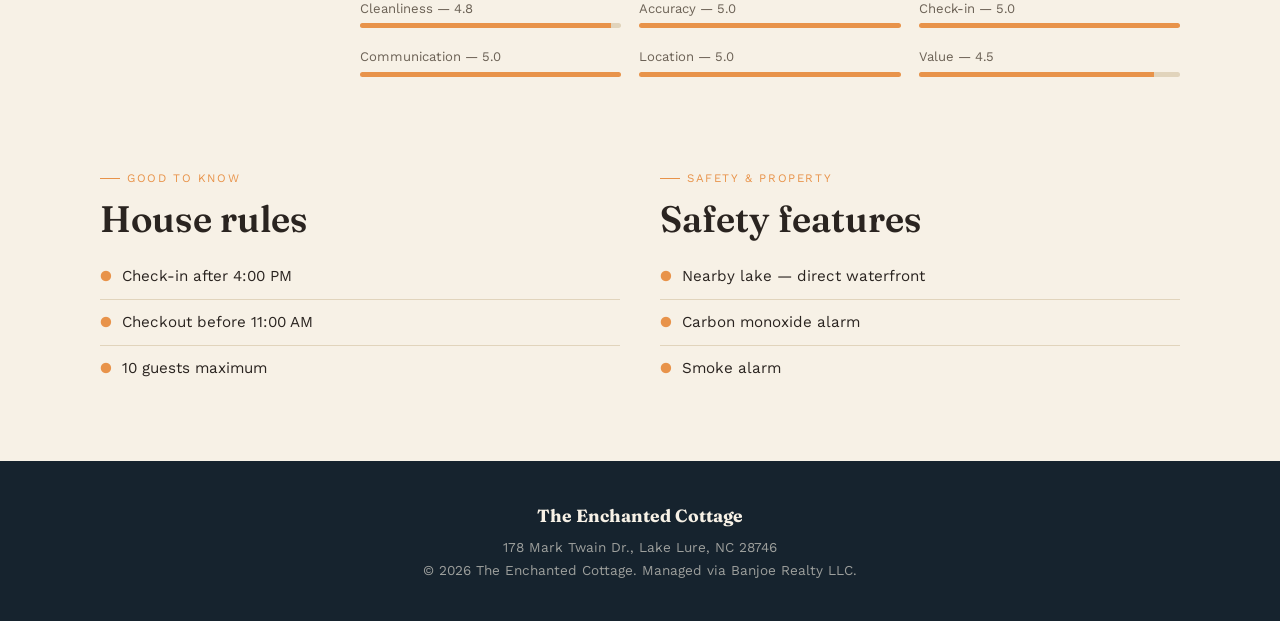
==== commit 2f238442: "small css change" ====
--- a/EnchantedCottage/index.html
+++ b/EnchantedCottage/index.html
@@ -20,7 +20,7 @@
   <div class="container hero-content">
     <p class="eyebrow">Lake Lure, North Carolina</p>
     <h1>The Enchanted Cottage</h1>
-    <p class="lede">A lakefront cottage with a pontoon boat, kayaks, and a screened porch facing the Rumbling Bald ridge — the kind of place you disappear to, not just visit.</p>
+    <p class="lede">A Lake Lure cottage with a pontoon boat. Ride the funicular down to the house, and leave the world behind.</p>
     <div class="hero-ctas">
       <a href="#book" class="btn btn-primary">Check availability</a>
       <a href="#gallery" class="btn btn-ghost">See photos</a>
--- a/EnchantedCottage/css/style.css
+++ b/EnchantedCottage/css/style.css
@@ -39,8 +39,8 @@
 }
 img { max-width: 100%; display: block; }
 a { color: inherit; }
-.container { max-width: var(--container); margin: 0 auto; padding: 0 24px; }
-
+.container { max-width: var(--container); margin: 0 auto; padding: 0 clamp(24px, 5vw, 48px); }
+s
 h1, h2, h3 {
   font-family: var(--font-display);
   font-weight: 600;
@@ -460,4 +460,4 @@
 }
 .site-footer strong { color: var(--parchment); font-family: var(--font-display); font-size: 1.1rem; display: block; margin-bottom: 6px; }
 
-a:focus-visible, button:focus-visible { outline: 2px solid var(--amber); outline-offset: 2px; }
+a:focus-visible, button:focus-visible { outline: 2px solid var(--amber); outline-offset: 2px; }
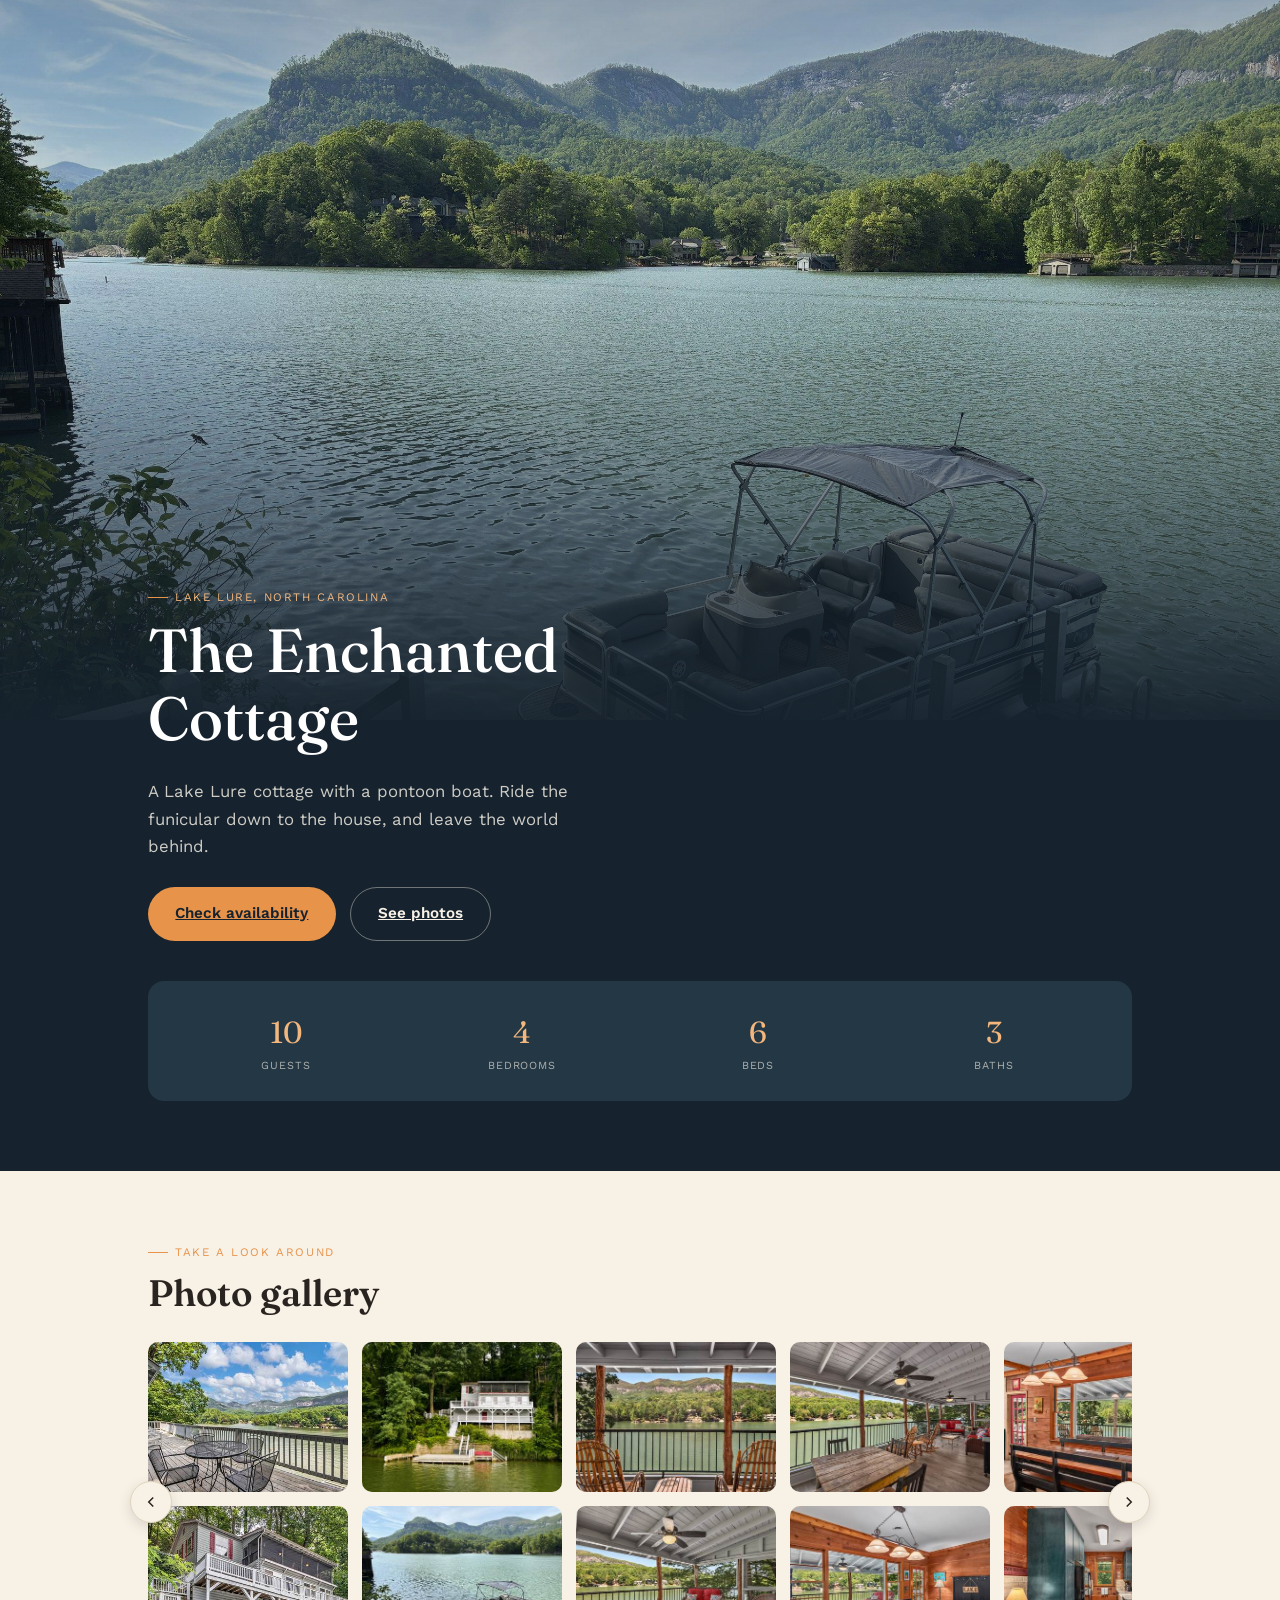
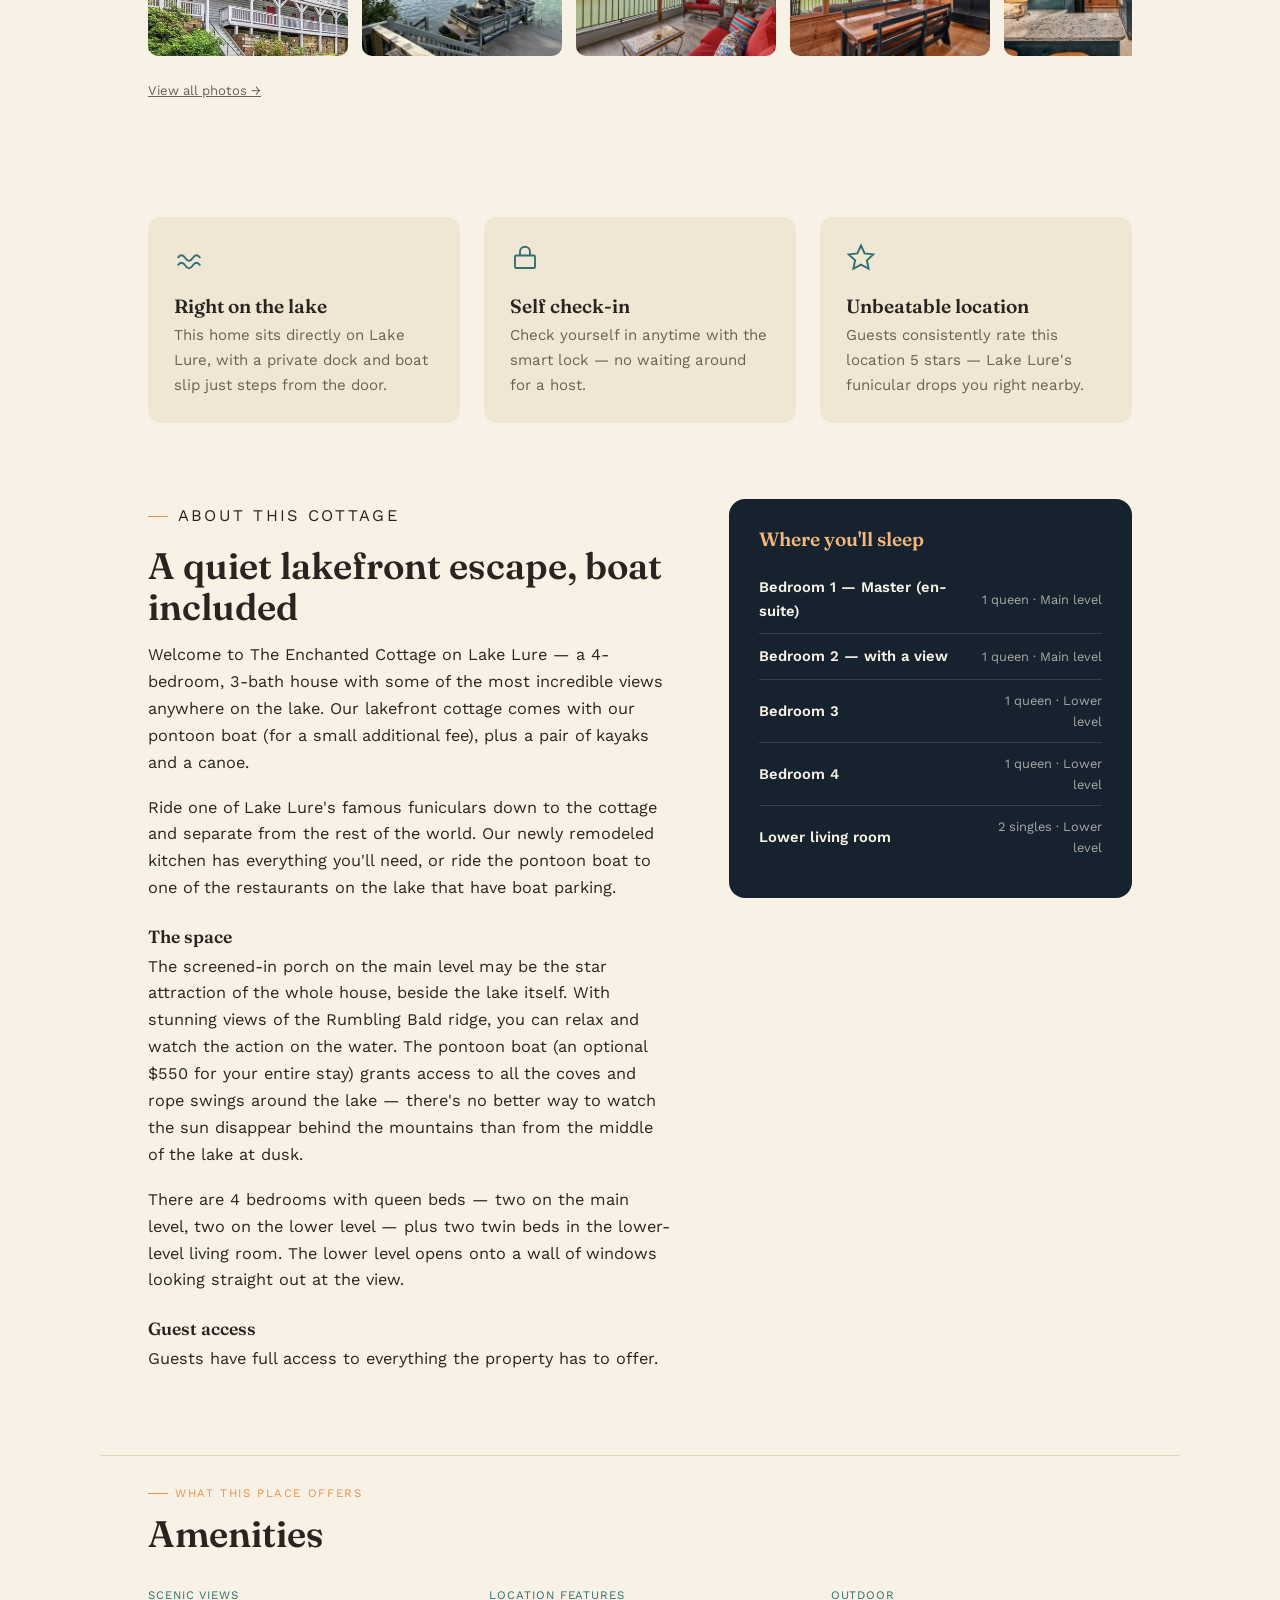
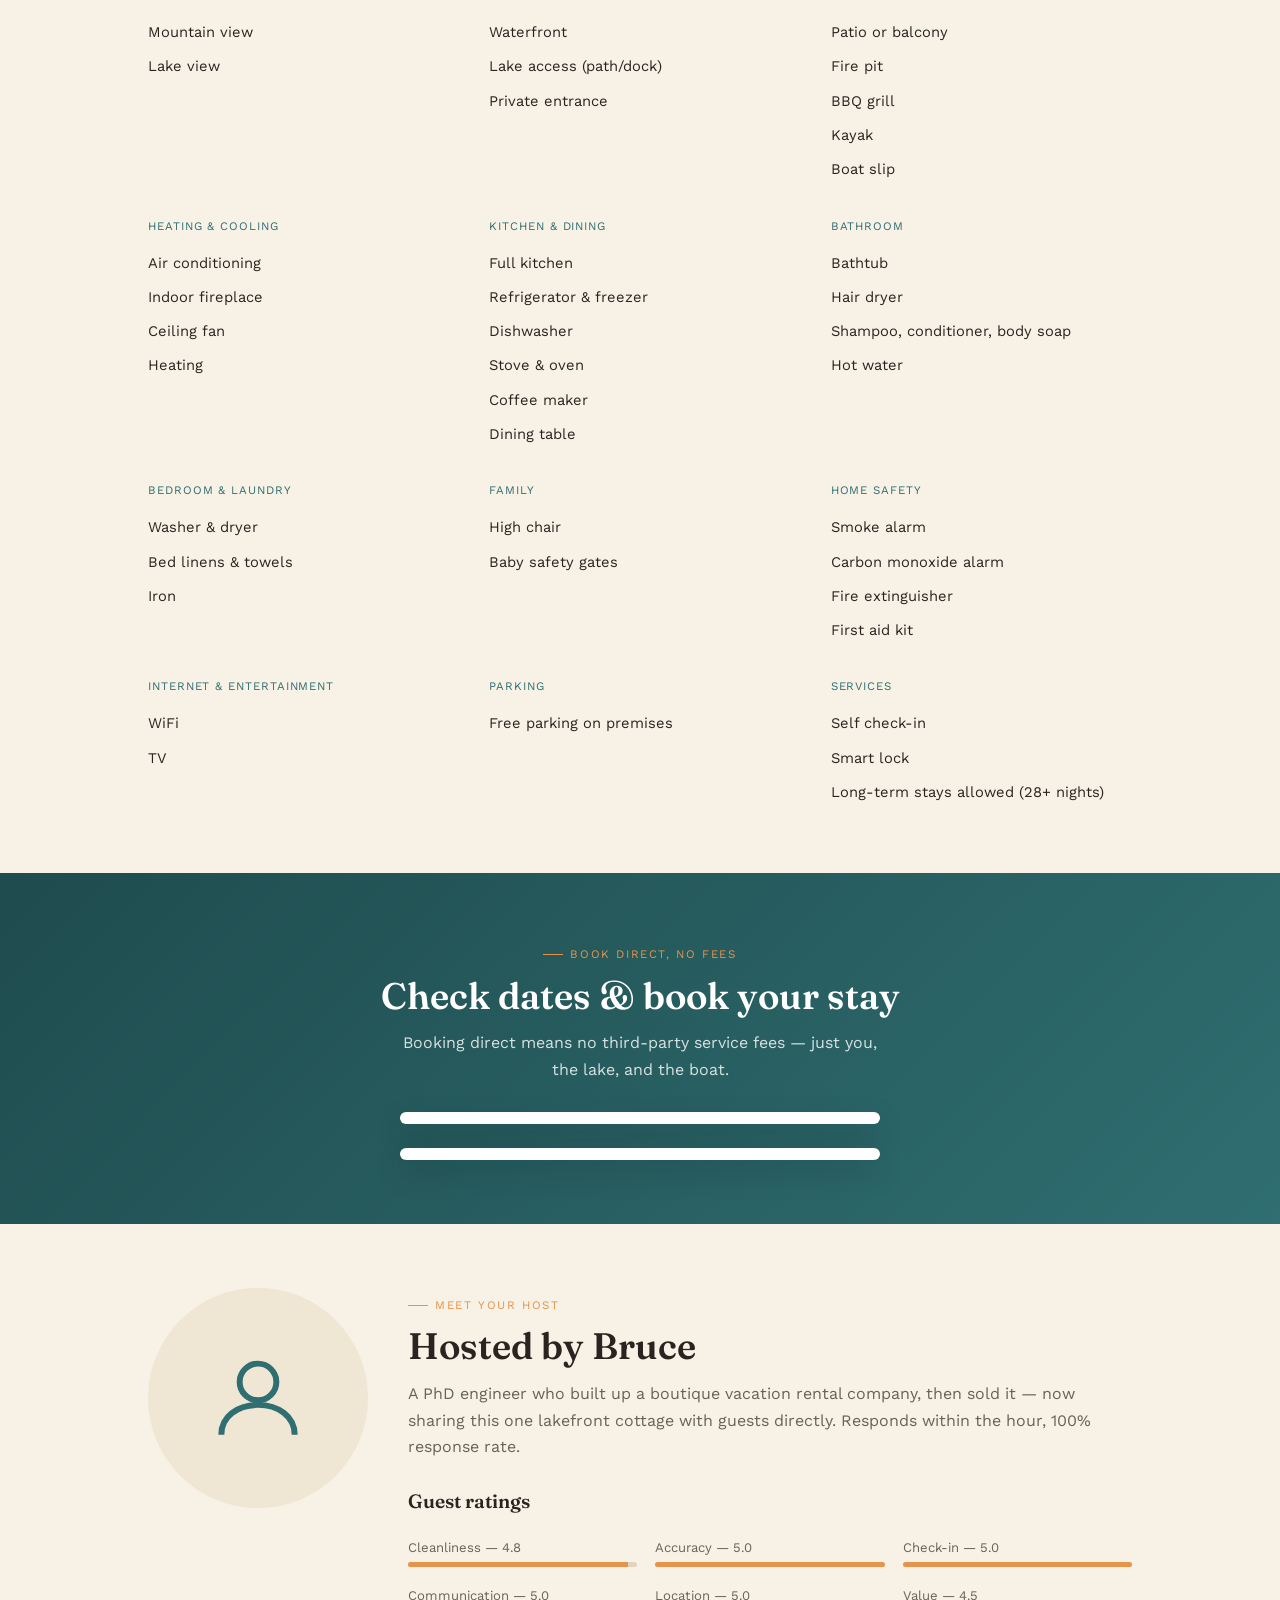
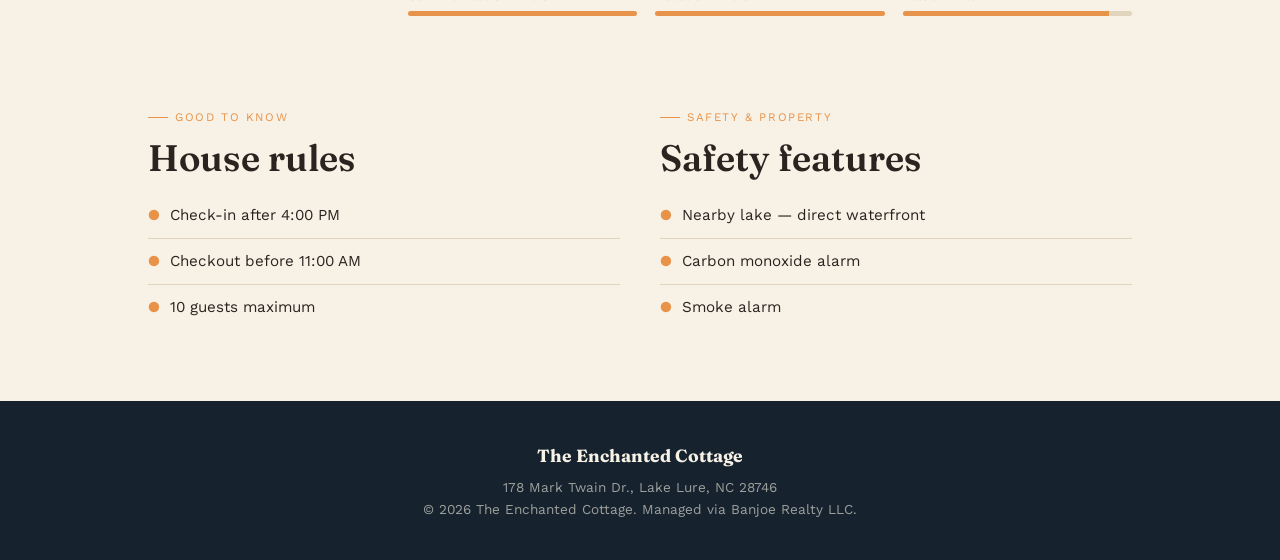
==== commit 8b0e788c: "added a favicon" ====
--- a/EnchantedCottage/index.html
+++ b/EnchantedCottage/index.html
@@ -8,6 +8,12 @@
 <link rel="preconnect" href="https://fonts.googleapis.com">
 <link href="https://fonts.googleapis.com/css2?family=Fraunces:opsz,wght@9..144,400;9..144,500;9..144,600&family=Work+Sans:wght@400;500;600;700&display=swap" rel="stylesheet">
 <link rel="stylesheet" href="css/style.css">
+
+<link rel="icon" type="image/x-icon" href="assets/images/favicon/favicon.ico">
+<link rel="icon" type="image/png" sizes="32x32" href="assets/images/favicon/favicon-32x32.png">
+<link rel="icon" type="image/png" sizes="16x16" href="assets/images/favicon/favicon-16x16.png">
+<link rel="apple-touch-icon" sizes="180x180" href="assets/images/favicon/apple-touch-icon.png">
+ 
 </head>
 <body>
 
--- a/EnchantedCottage/css/style.css
+++ b/EnchantedCottage/css/style.css
@@ -40,7 +40,7 @@
 img { max-width: 100%; display: block; }
 a { color: inherit; }
 .container { max-width: var(--container); margin: 0 auto; padding: 0 clamp(24px, 5vw, 48px); }
-s
+
 h1, h2, h3 {
   font-family: var(--font-display);
   font-weight: 600;
@@ -157,7 +157,7 @@
 }
 
 /* ---------- Photo strip + lightbox ---------- */
-.gallery-section { padding: 64px 0 40px; }
+.gallery-section { padding-top: 64px; padding-bottom: 40px; }
 .photo-strip-wrap {
   position: relative;
   margin-top: 28px;
@@ -240,7 +240,7 @@
   aspect-ratio: 4/3;
 }
 .gallery-page-header {
-  padding: 48px 0 0;
+  padding-top: 48px;
 }
 .back-link {
   display: inline-flex;
@@ -317,7 +317,7 @@
 }
 
 /* ---------- Highlights ---------- */
-.highlights { padding: 56px 0; }
+.highlights { padding-top: 56px; padding-bottom: 56px; }
 .highlight-grid {
   display: grid;
   grid-template-columns: repeat(3, 1fr);
@@ -334,7 +334,7 @@
 .highlight-card p { margin: 0; font-size: 0.94rem; }
 
 /* ---------- Description ---------- */
-.description-section { padding: 20px 0 64px; }
+.description-section { padding-top: 20px; padding-bottom: 64px; }
 .description-grid {
   display: grid;
   grid-template-columns: 1.3fr 1fr;
@@ -359,7 +359,7 @@
 .sleep-table tr:last-child td { border-bottom: none; }
 
 /* ---------- Amenities ---------- */
-.amenities-section { padding: 20px 0 64px; border-top: 1px solid var(--line); }
+.amenities-section { padding-top: 20px; padding-bottom: 64px; border-top: 1px solid var(--line); }
 .amenity-grid {
   display: grid;
   grid-template-columns: repeat(3, 1fr);
@@ -409,7 +409,7 @@
 }
 
 /* ---------- Host + Reviews ---------- */
-.host-section { padding: 64px 0; }
+.host-section { padding-top: 64px; padding-bottom: 64px; }
 .host-grid {
   display: grid;
   grid-template-columns: 220px 1fr;
@@ -436,7 +436,7 @@
 .review-stat .bar-fill { height: 100%; background: var(--amber); }
 
 /* ---------- Rules / Safety ---------- */
-.rules-section { padding: 20px 0 70px; }
+.rules-section { padding-top: 20px; padding-bottom: 70px; }
 .rules-grid { display: grid; grid-template-columns: 1fr 1fr; gap: 40px; }
 @media (max-width: 700px) { .rules-grid { grid-template-columns: 1fr; } }
 .rules-grid ul { list-style: none; margin: 0; padding: 0; }
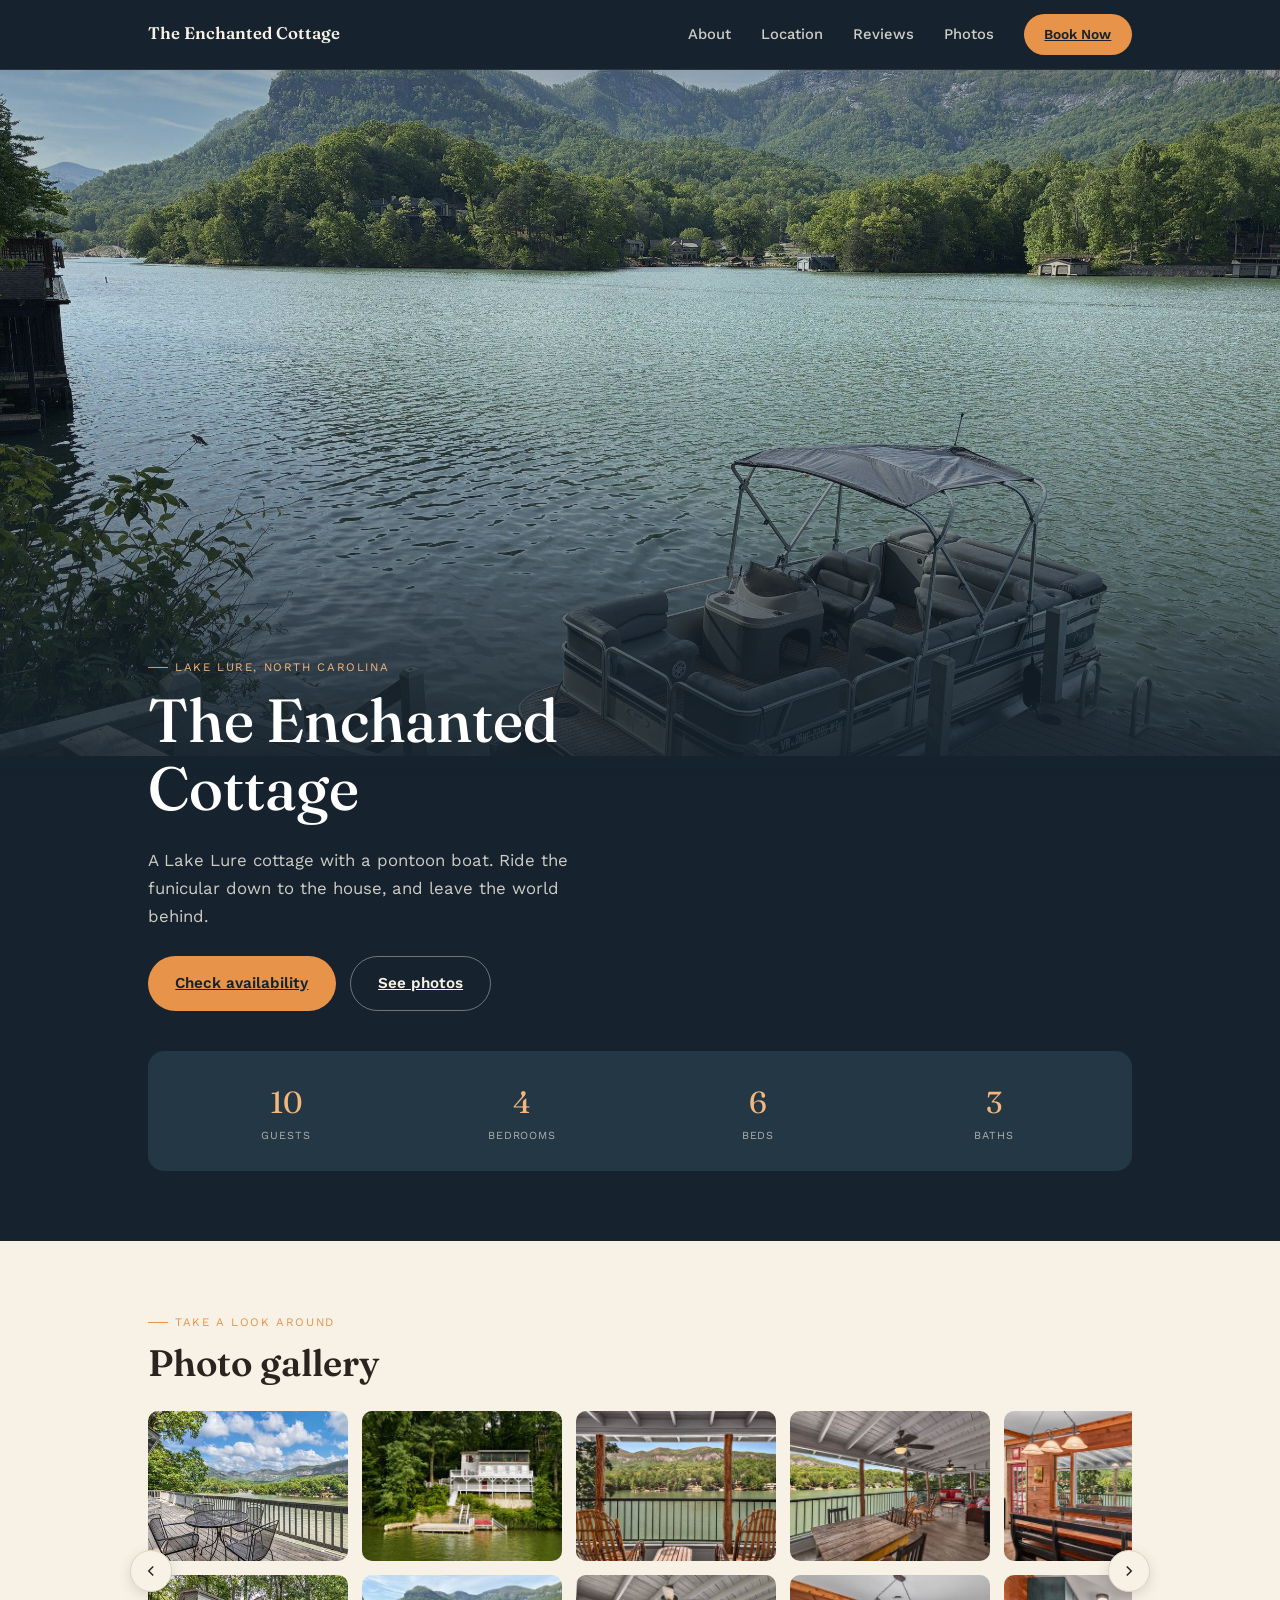
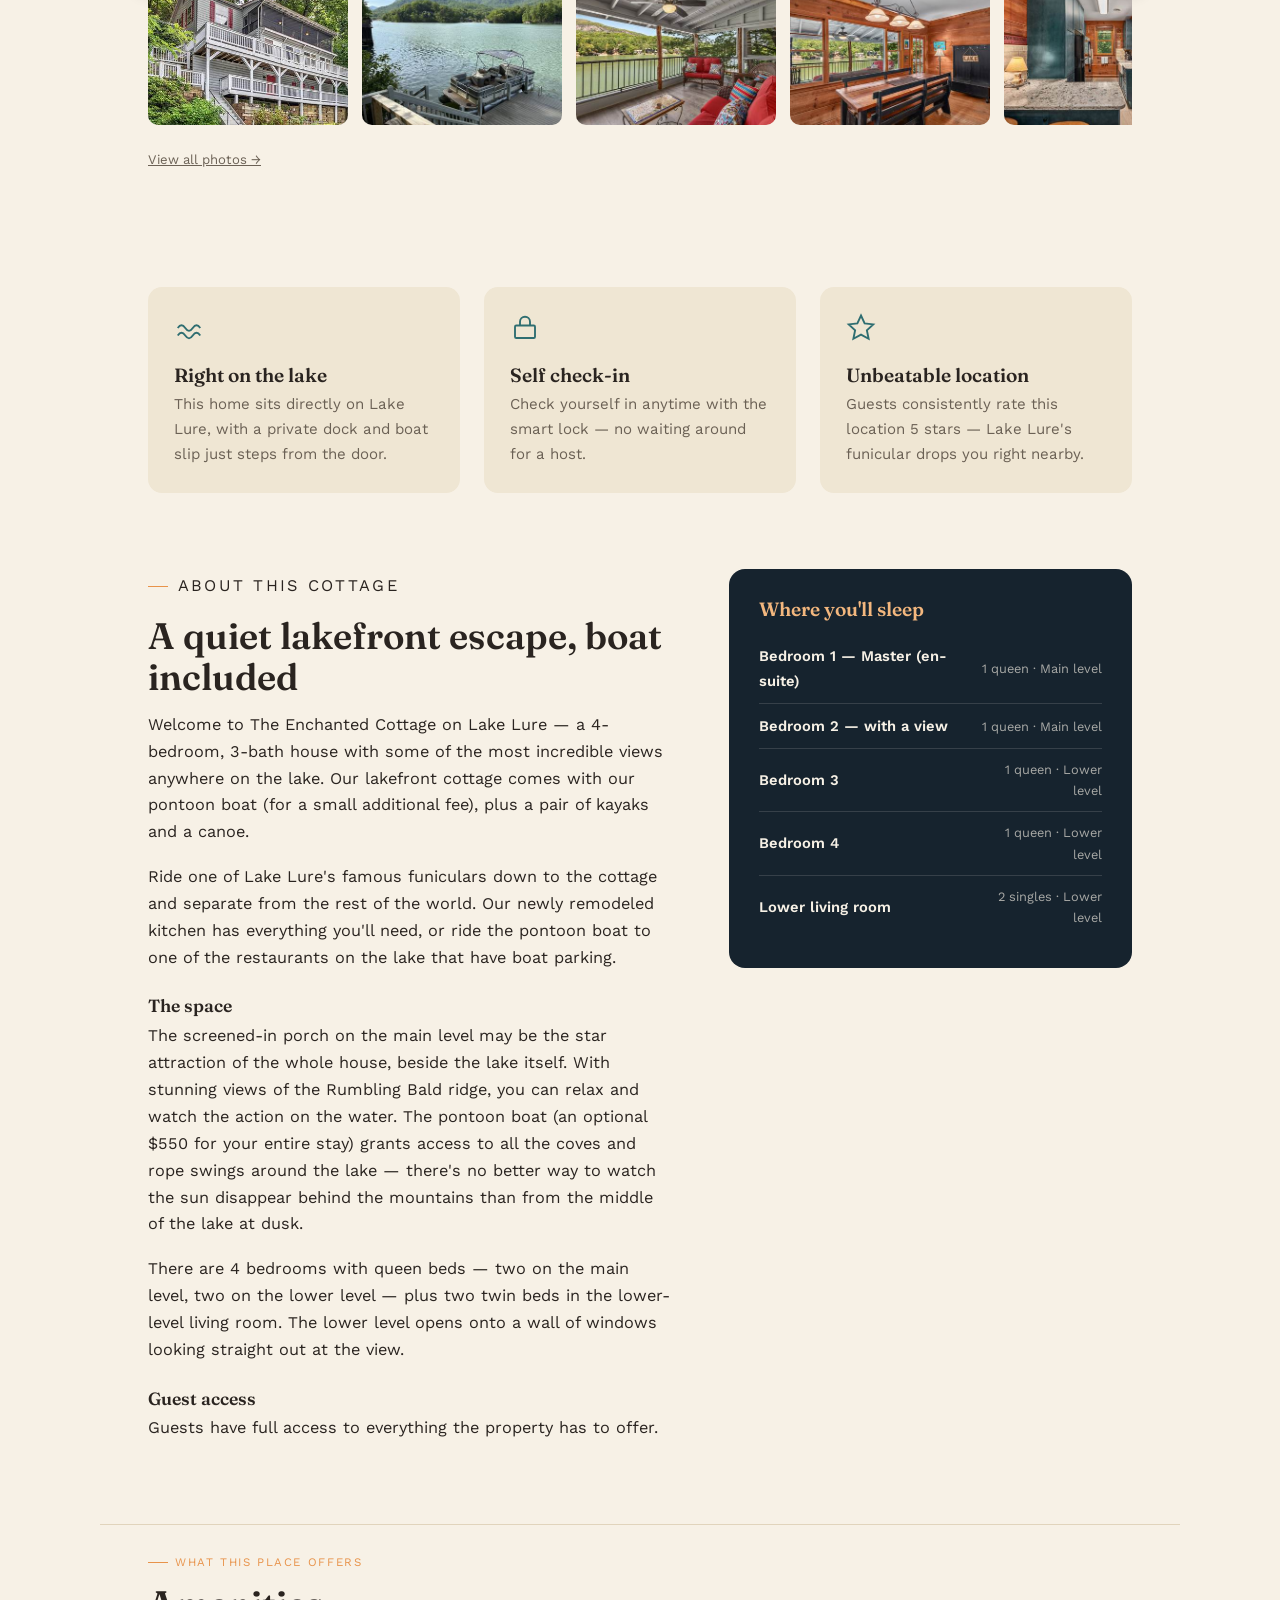
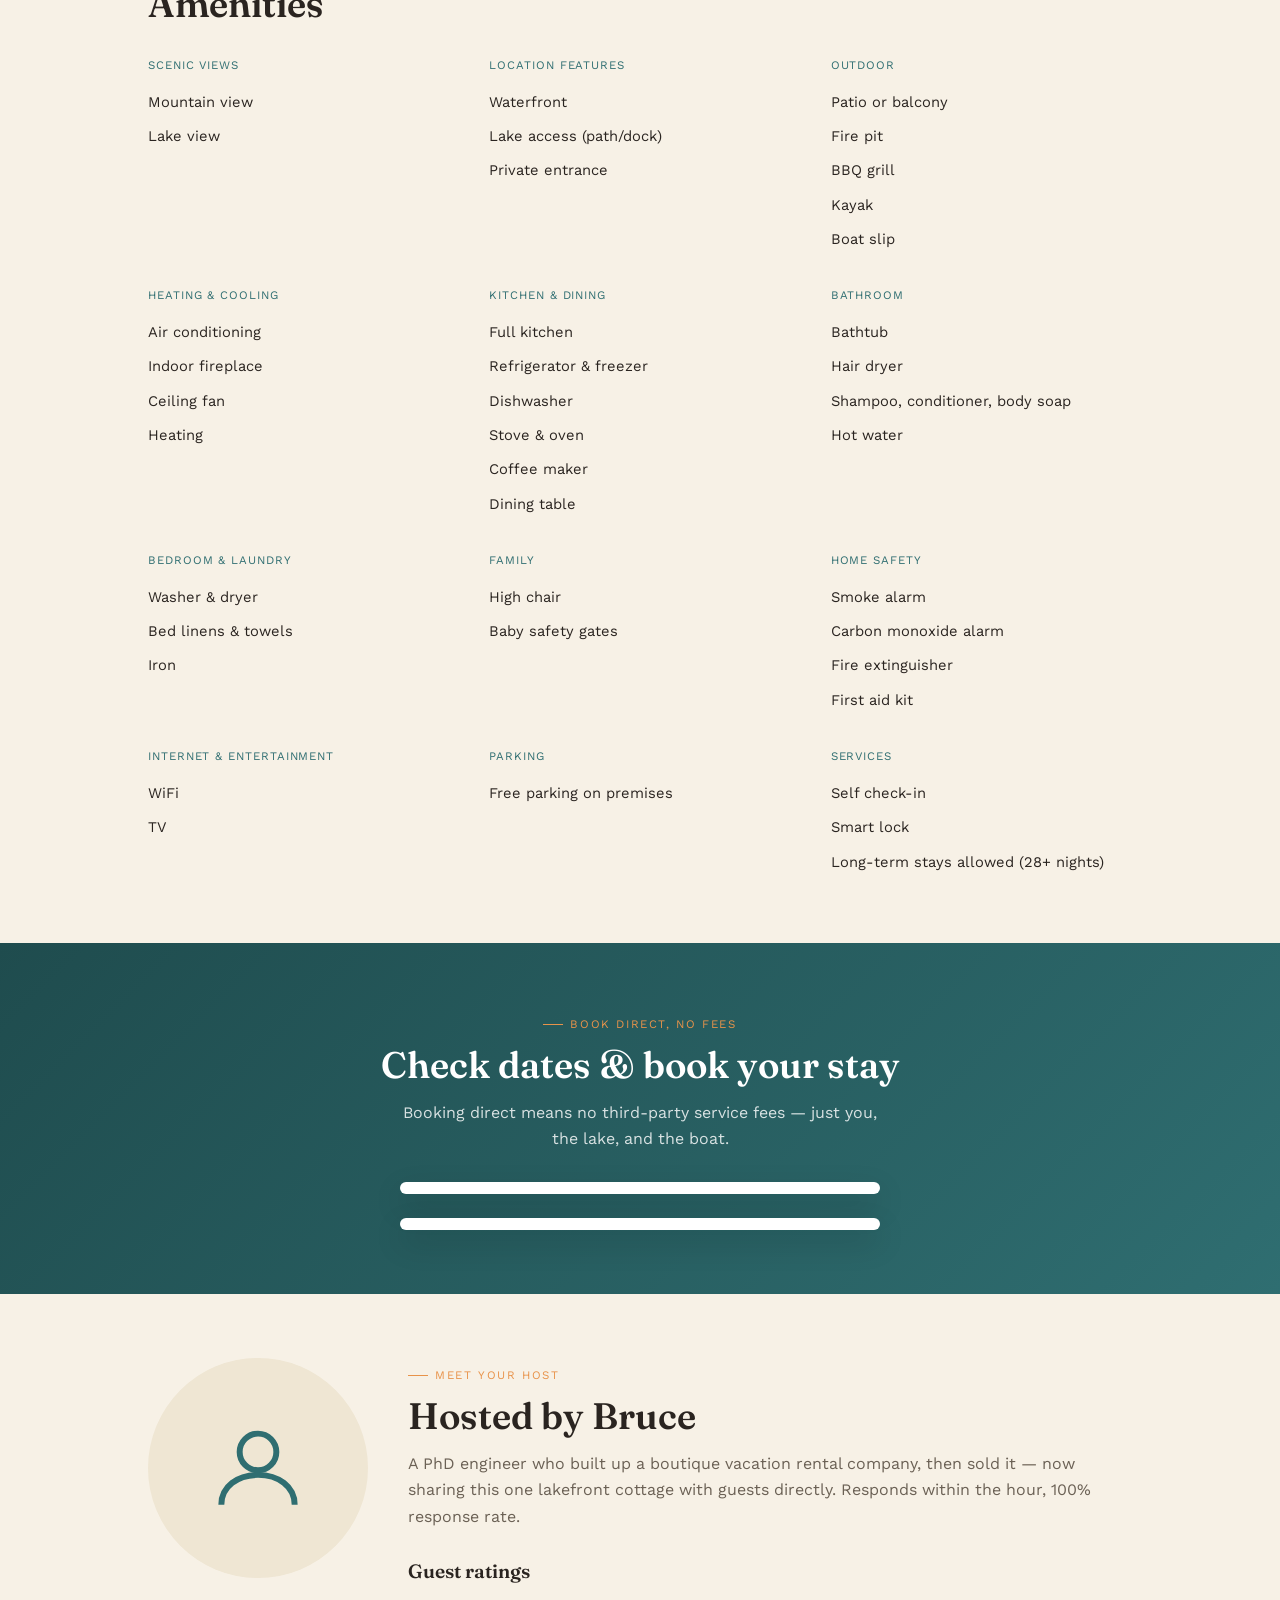
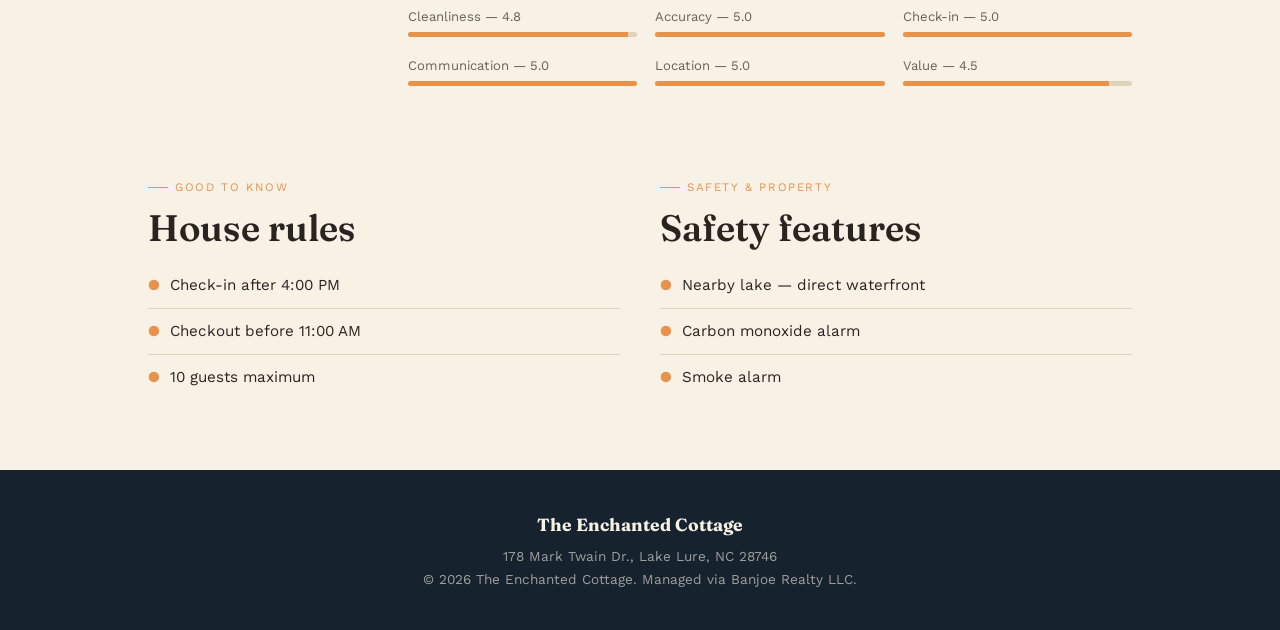
==== commit 3af5e042: "added menu" ====
--- a/EnchantedCottage/index.html
+++ b/EnchantedCottage/index.html
@@ -16,6 +16,22 @@
  
 </head>
 <body>
+
+<header class="site-nav">
+  <div class="container nav-inner">
+    <a href="index.html" class="nav-logo">The Enchanted Cottage</a>
+    <nav class="nav-links" id="navLinks">
+      <a href="#about">About</a>
+      <a href="#location">Location</a>
+      <a href="#reviews">Reviews</a>
+      <a href="photos.html">Photos</a>
+      <a href="#book" class="btn btn-primary">Book Now</a>
+    </nav>
+    <button class="nav-toggle" id="navToggle" aria-label="Toggle menu" aria-expanded="false">
+      <svg width="24" height="24" viewBox="0 0 24 24" fill="none" stroke="currentColor" stroke-width="2"><path d="M3 6h18M3 12h18M3 18h18"/></svg>
+    </button>
+  </div>
+</header>
 
 <section class="hero">
   <div class="hero-media">
@@ -74,7 +90,7 @@
   </div>
 </div>
 
-<section class="highlights container">
+<section class="highlights container" id="location">
   <div class="highlight-grid">
     <div class="highlight-card">
       <svg class="icon" viewBox="0 0 24 24" fill="none" stroke="currentColor" stroke-width="1.5"><path d="M3 18c2-3 4-3 6 0s4 3 6 0 4-3 6 0"/><path d="M3 12c2-3 4-3 6 0s4 3 6 0 4-3 6 0"/></svg>
@@ -94,7 +110,7 @@
   </div>
 </section>
 
-<section class="description-section container">
+<section class="description-section container" id="about">
   <div class="description-grid">
     <div class="description-body">
       <p class="eyebrow">About this cottage</p>
@@ -192,7 +208,7 @@
   </div>
 </section>
 
-<section class="host-section container">
+<section class="host-section container" id="reviews">
   <div class="host-grid">
     <div class="host-avatar">
       <svg viewBox="0 0 24 24" fill="none" stroke="currentColor" stroke-width="1.3"><circle cx="12" cy="8.5" r="4"/><path d="M4 20c0-4 3.6-6.5 8-6.5s8 2.5 8 6.5"/></svg>
@@ -248,5 +264,6 @@
 
 <script src="js/parallax.js"></script>
 <script src="js/lightbox.js"></script>
+<script src="js/nav.js"></script>
 </body>
-</html>
+</html>
--- a/EnchantedCottage/css/style.css
+++ b/EnchantedCottage/css/style.css
@@ -83,6 +83,78 @@
 .btn-ghost { background: transparent; color: var(--parchment); border: 1.5px solid rgba(247,241,230,0.4); }
 .btn-ghost:hover { background: rgba(247,241,230,0.1); }
 
+/* ---------- Site nav ---------- */
+.site-nav {
+  position: sticky;
+  top: 0;
+  z-index: 50;
+  background: var(--dusk);
+  border-bottom: 1px solid rgba(247,241,230,0.08);
+}
+.nav-inner {
+  display: flex;
+  align-items: center;
+  justify-content: space-between;
+  gap: 24px;
+  padding: 14px clamp(24px, 5vw, 48px);
+}
+.nav-logo {
+  font-family: var(--font-display);
+  font-size: 1.05rem;
+  font-weight: 600;
+  color: var(--parchment);
+  text-decoration: none;
+  white-space: nowrap;
+}
+.nav-links {
+  display: flex;
+  align-items: center;
+  gap: 30px;
+}
+.nav-links a:not(.btn) {
+  font-family: var(--font-body);
+  font-size: 0.92rem;
+  font-weight: 500;
+  color: rgba(247,241,230,0.82);
+  text-decoration: none;
+  transition: color 0.15s ease;
+}
+.nav-links a:not(.btn):hover { color: var(--amber-soft); }
+.nav-links .btn-primary {
+  padding: 0.65em 1.5em;
+  font-size: 0.86rem;
+  white-space: nowrap;
+}
+.nav-toggle {
+  display: none;
+  background: none;
+  border: none;
+  color: var(--parchment);
+  cursor: pointer;
+  padding: 6px;
+  align-items: center;
+  justify-content: center;
+}
+@media (max-width: 760px) {
+  .nav-toggle { display: flex; }
+  .nav-links {
+    position: absolute;
+    top: 100%;
+    left: 0;
+    right: 0;
+    flex-direction: column;
+    align-items: flex-start;
+    gap: 4px;
+    background: var(--dusk);
+    border-bottom: 1px solid rgba(247,241,230,0.08);
+    padding: 8px clamp(24px, 5vw, 48px) 20px;
+    display: none;
+  }
+  .nav-links.open { display: flex; }
+  .nav-links a:not(.btn) { padding: 10px 0; width: 100%; }
+  .nav-links .btn-primary { margin-top: 10px; width: 100%; justify-content: center; }
+}
+
 /* ---------- Hero ---------- */
 .hero {
   position: relative;
